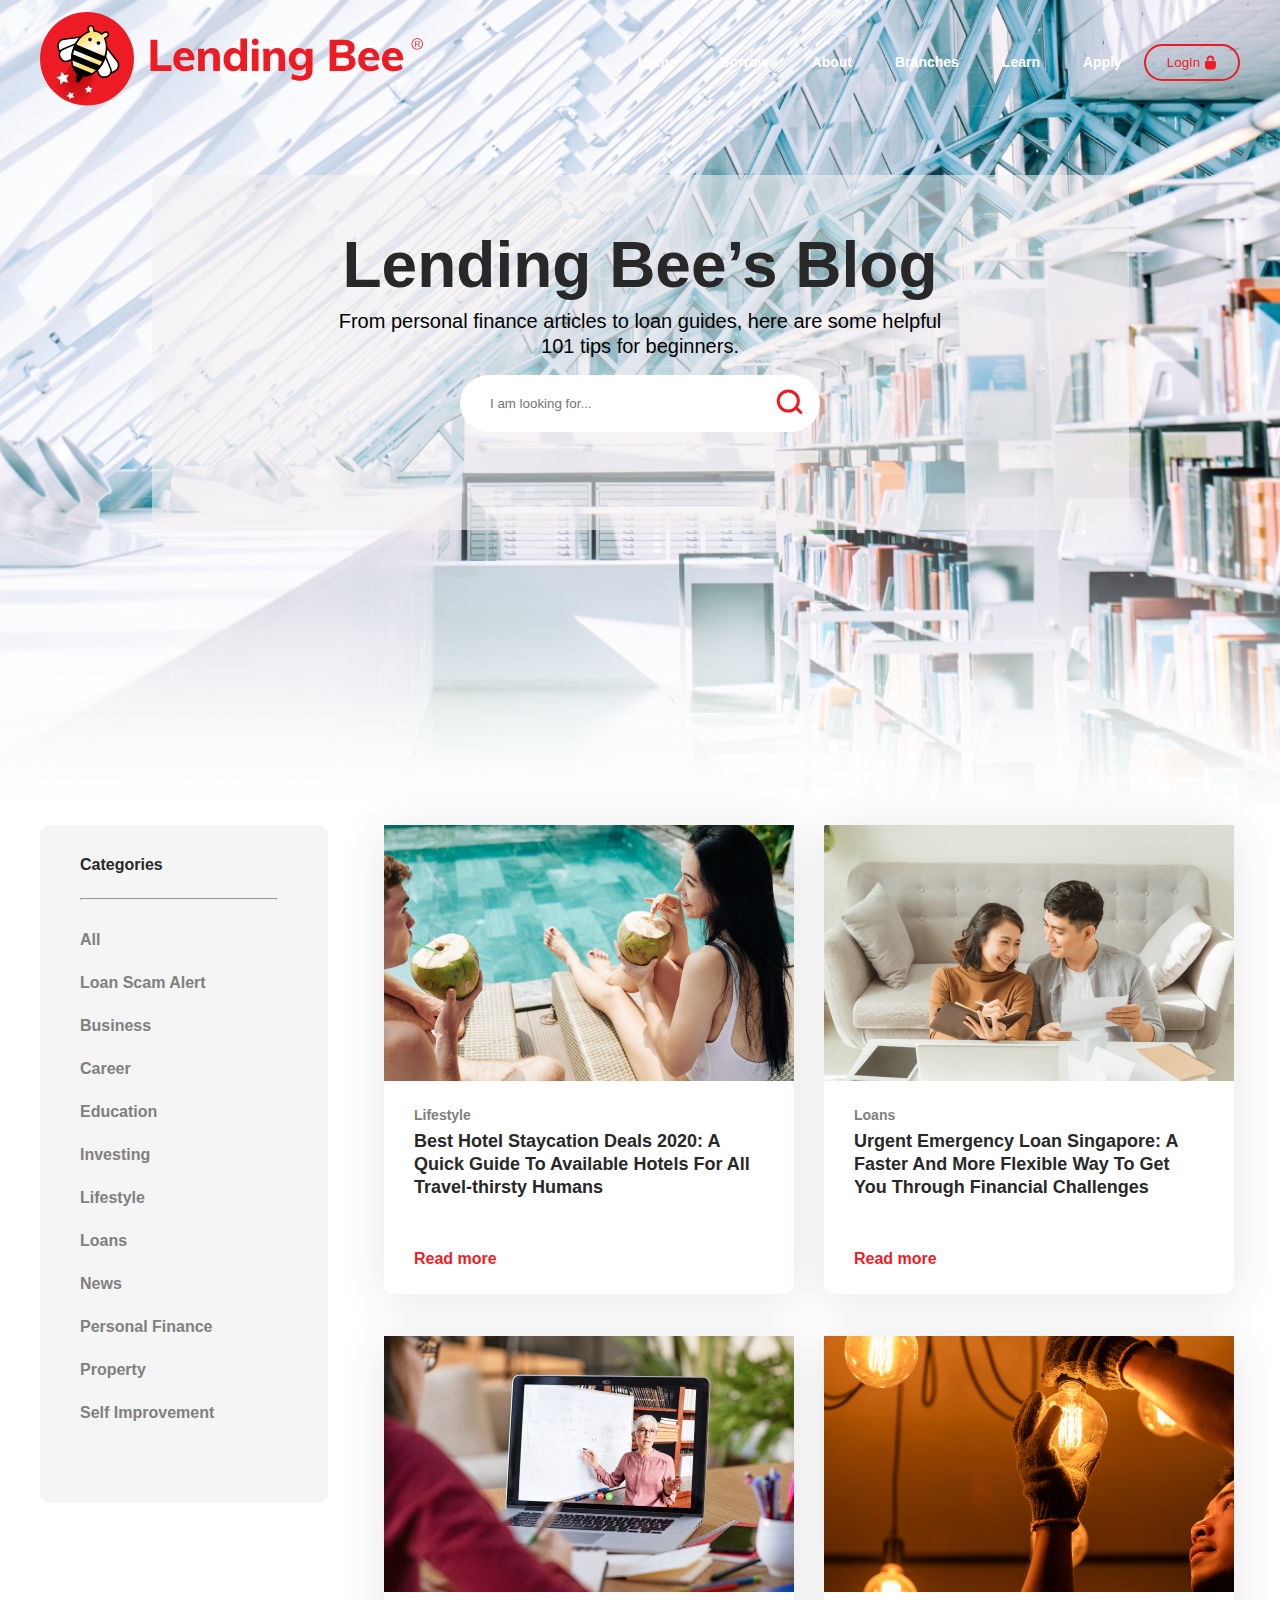
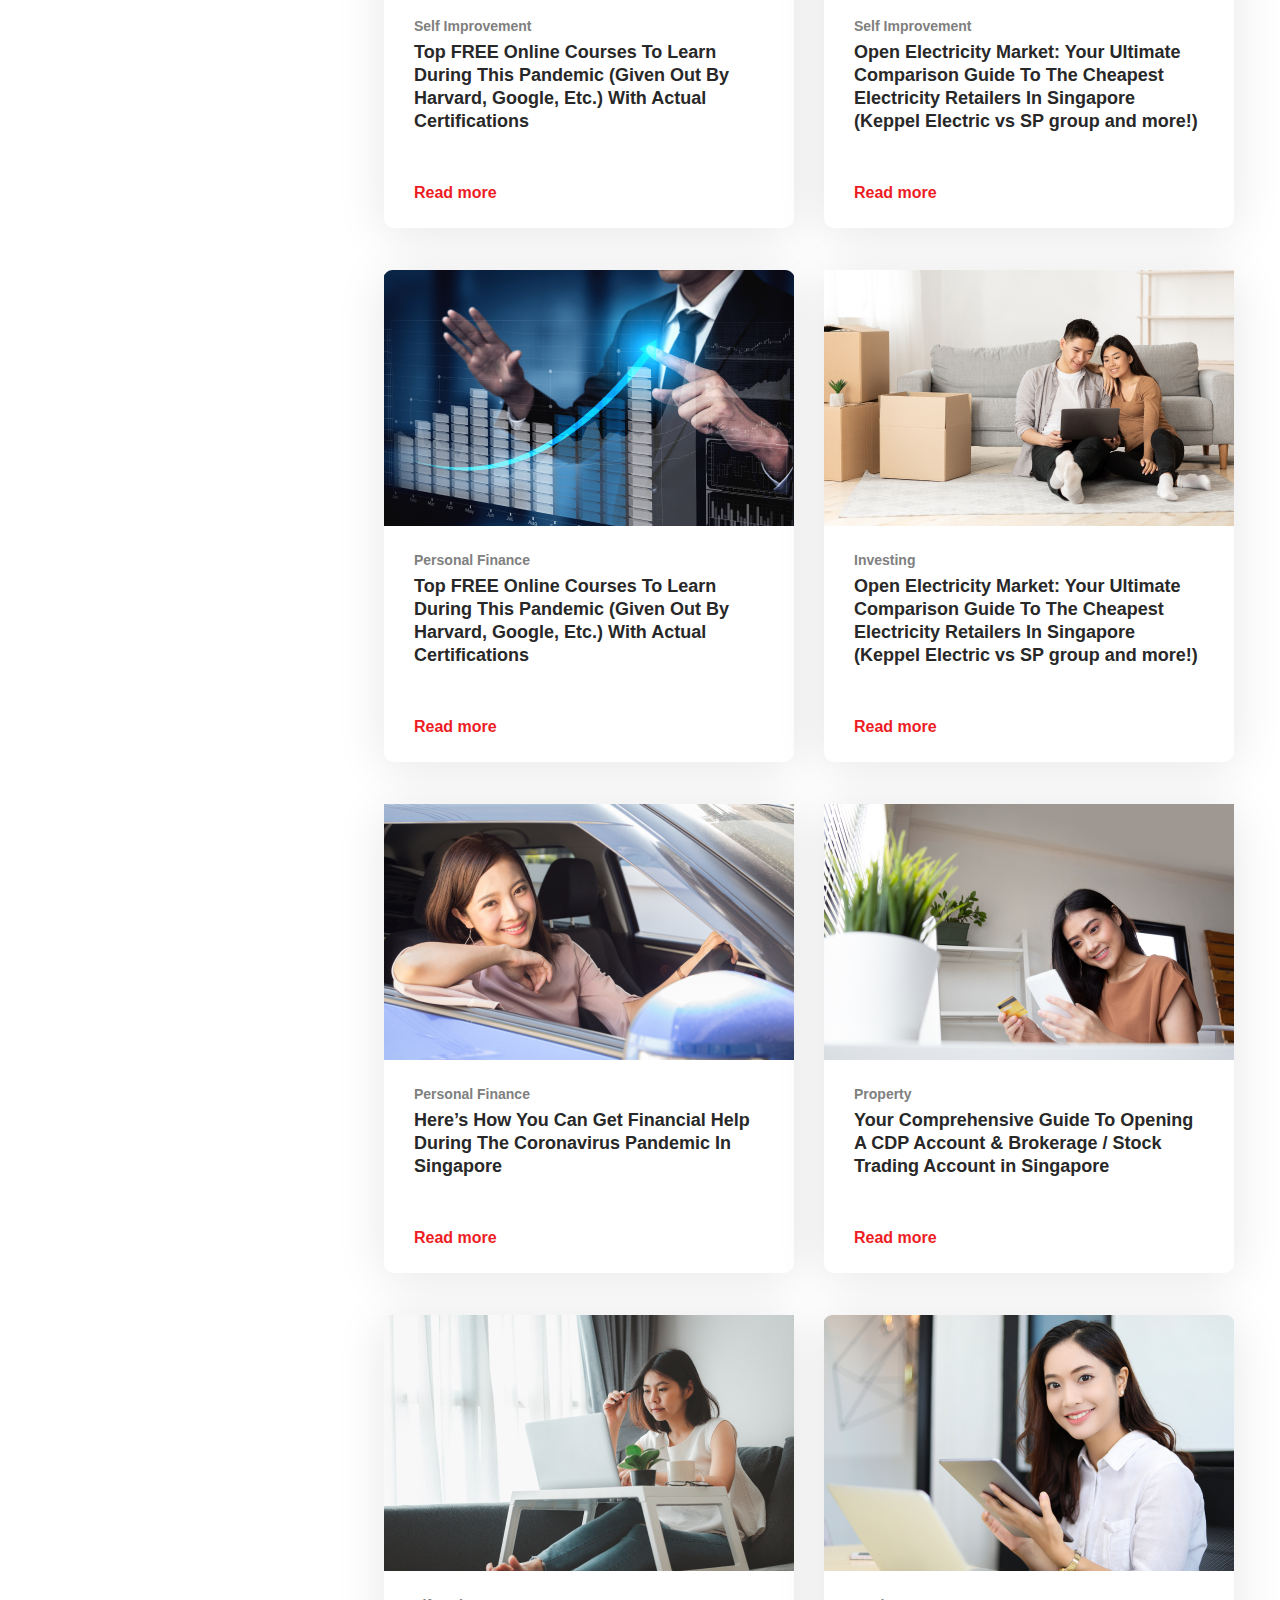
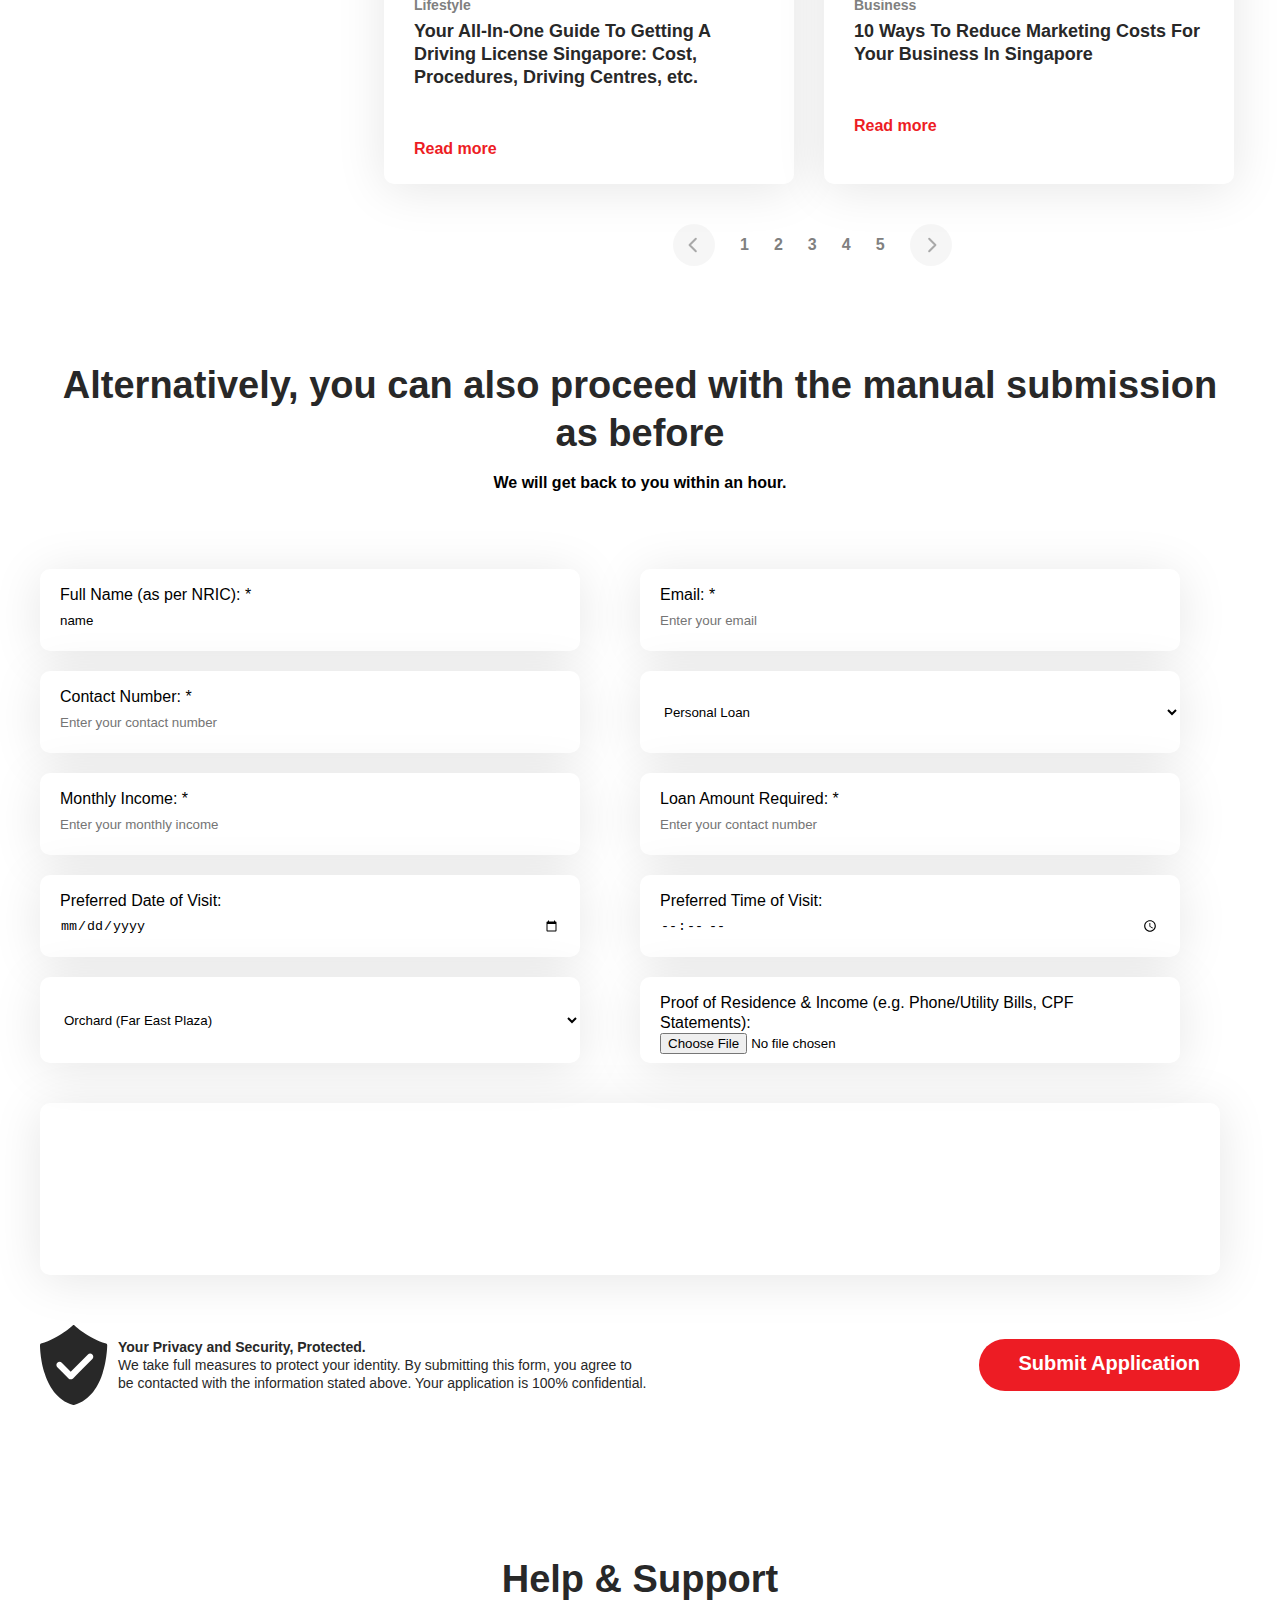
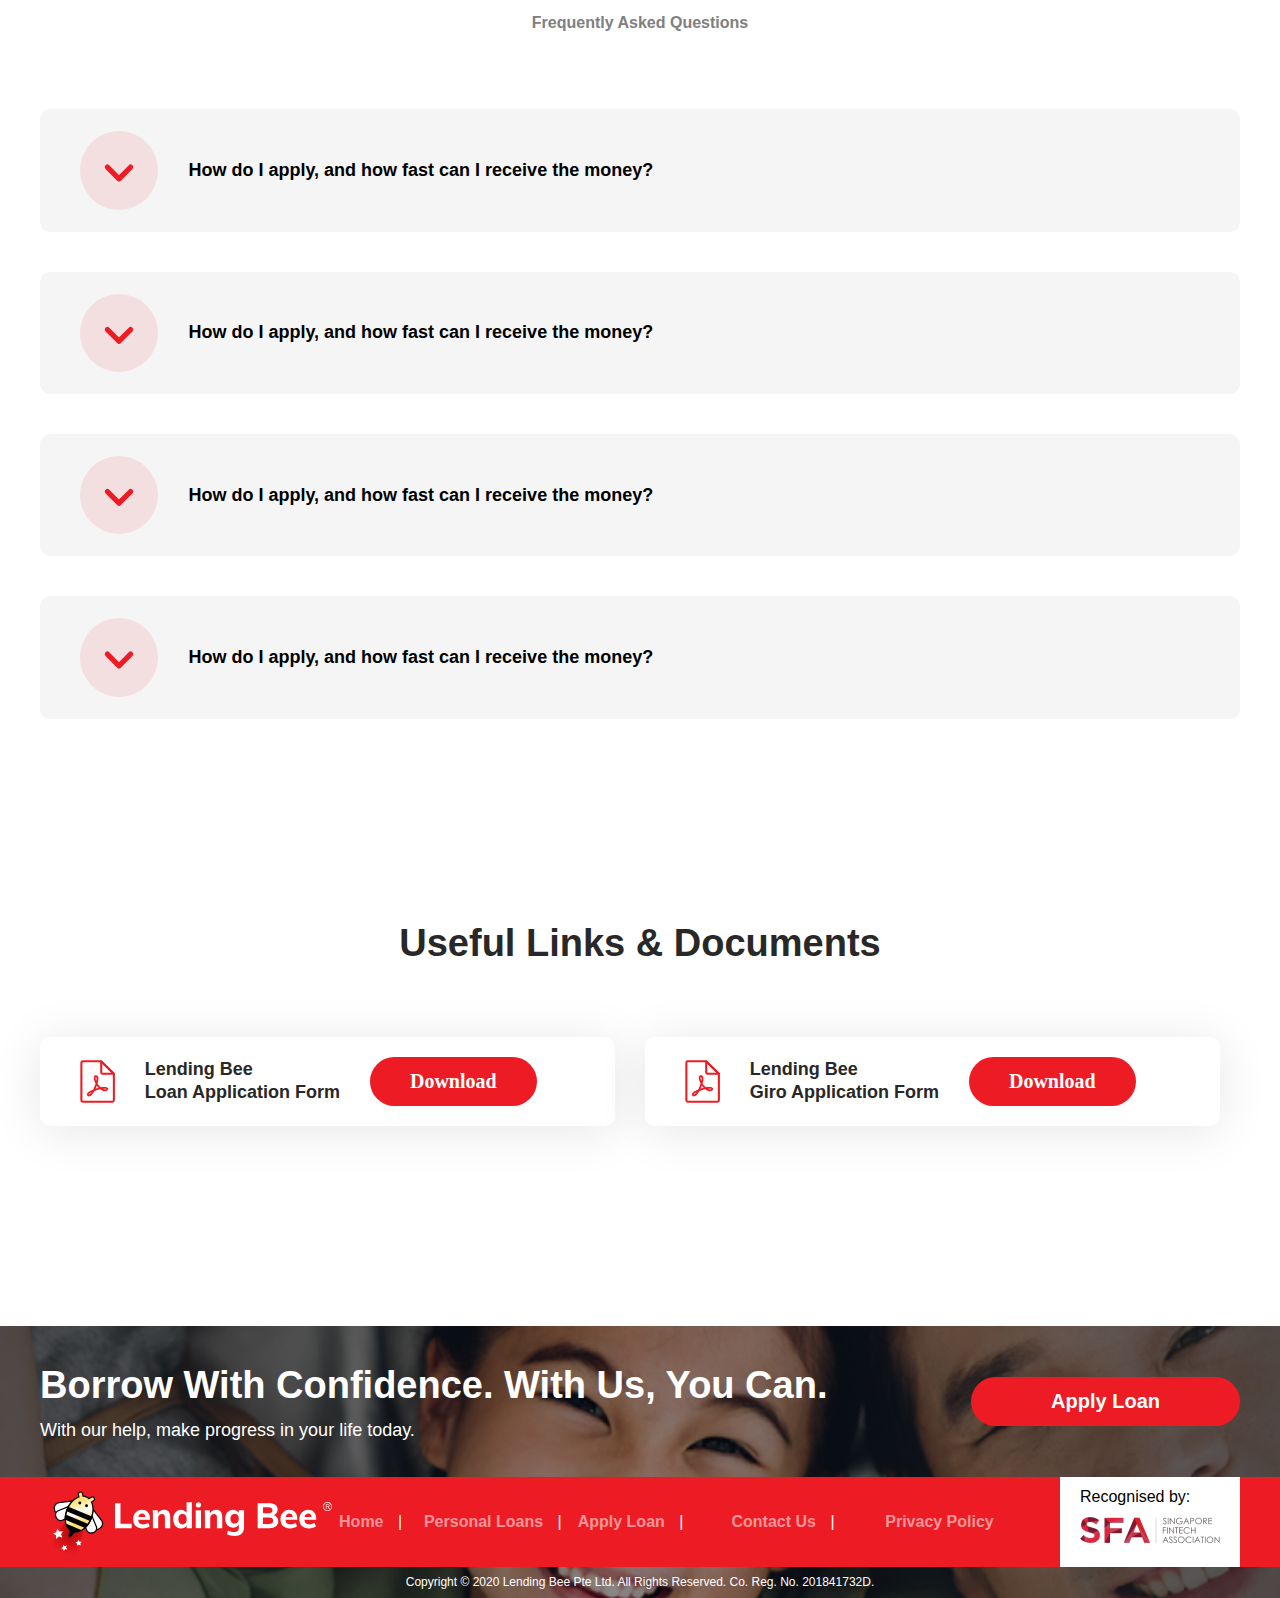
==== blog.html @ 5d1e8ee1 "first commit" ====
<!DOCTYPE html>
<html lang="en">
<head>
    <meta charset="UTF-8">
    <meta http-equiv="X-UA-Compatible" content="IE=edge">
    <meta name="viewport" content="width=device-width, initial-scale=1.0">
    <link rel="stylesheet" href="./css/main.css">
    <title>blog</title>
</head>
<body>
         <!-- wrappar -->
    <div class="wrappar-1 ">

        <!--  header -->
         <header>
             <div class="container header-container">
                 <a class="header-title" href="#">
                     <img class="header-title" src="./img/svg-1.svg" alt="logo">
                 </a>
                 <div class="navbar">
                     <div class="nav">
                         <a href="#" class="nav-link">Home</a>
                         <a href="#" class="nav-link">Borrow</a>
                         <a href="#" class="nav-link">About</a>
                         <a href="#" class="nav-link">Branches</a>
                         <a href="#" class="nav-link">Learn</a>
                         <a href="#" class="nav-link">Apply</a>
                     </div>
                     <button class="header-btn-1">
                         <a  class="btn-link-1" href="#">LogIn</a>
                         <img  class="header-btn-img" src="./img/svg-2.svg" alt="logo">
                     </button>
                 </div>
             </div>
         </header>
         <!--  header -->
 
         <!-- hero -->
         <section class="hero">
             <div class="container hero-container">
                 <div class="hero-list hero-list-1">
                     <h2 class="hero-title">
                        Lending Bee’s Blog
                     </h2>
                     <p class="hero-paragrf">
                        From personal finance articles to loan guides, here are some helpful 101 tips for beginners.
                     </p>
                      <form class="search" action="#">
                        <input type="search" placeholder="I am looking for...">
                        <img class="input-img" src="./img/svg-3.svg" alt="">
                      </form>  
                 </div>
             </div>
         </section>
         <!-- hero -->
 
     </div>
     <!-- wrappar -->

     <!-- categories -->
     <section class="categories">
        <div class="container categories-container">
            <div class="categories-list_2">
                <h3 class="categories-title">
                    Categories
                </h3>
                <hr>
               <div class="categories-list-item">
                <a href="#" class="categories-link">All</a>
                <a href="#" class="categories-link">Loan Scam Alert</a>
                <a href="#" class="categories-link">Business</a>
                <a href="#" class="categories-link">Career</a>
                <a href="#" class="categories-link">Education</a>
                <a href="#" class="categories-link">Investing</a>
                <a href="#" class="categories-link">Lifestyle</a>
                <a href="#" class="categories-link">Loans</a>
                <a href="#" class="categories-link">News</a>
                <a href="#" class="categories-link">Personal Finance</a>
                <a href="#" class="categories-link">Property</a>
                <a href="#" class="categories-link ">Self Improvement</a>
               </div>
            </div>
            <div class="categories-cart">
                <div class="categories-menu">
                    <div class="categories-list">
                     <img src="./img/categories/Image.png" alt="logo" class="categories-img">
                     <div class="categories-menu-item">
                         <p class="categories-paragrf">Lifestyle</p>
                         <h3 class="categories-title-1">
                         Best Hotel Staycation Deals 2020: 
                         A Quick Guide To Available Hotels For All Travel-thirsty Humans
                     </h3>
                     <a href="#" class="categories-link-1">Read more</a>
                    </div>
                     </div>
                    <div class="categories-list">
                     <img src="./img/categories/Image-1.png" alt="logo" class="categories-img">
                     <div class="categories-menu-item">
                         <p class="categories-paragrf">Loans</p>
                         <h3 class="categories-title-1">
                             Urgent Emergency Loan Singapore: A Faster And More Flexible Way To Get You Through Financial Challenges
                         </h3>
                     <a href="#" class="categories-link-1">Read more</a>
                     </div>
                    </div>
                    <div class="categories-list">
                     <img src="./img/categories/Image-2.png" alt="logo" class="categories-img">
                     <div class="categories-menu-item">
                     <p class="categories-paragrf">Self Improvement</p>
                     <h3 class="categories-title-1">
                         Top FREE Online Courses To Learn During This Pandemic (Given Out By Harvard, Google, Etc.) With Actual Certifications
                     </h3>
                     <a href="#" class="categories-link-1">Read more</a>
                     </div>
                    </div>
                    <div class="categories-list">
                     <img src="./img/categories/Image-3.png" alt="logo" class="categories-img">
                     <div class="categories-menu-item">
                     <p class="categories-paragrf">Self Improvement</p>
                     <h3 class="categories-title-1">
                         Open Electricity Market: Your Ultimate Comparison Guide To The Cheapest Electricity Retailers In Singapore (Keppel Electric vs SP group and more!)
                     </h3>
                     <a href="#" class="categories-link-1">Read more</a>
                    </div>
                    </div>
                    <div class="categories-list">
                     <img src="./img/categories/Image-4.png" alt="logo" class="categories-img">
                     <div class="categories-menu-item">
                     <p class="categories-paragrf">Personal Finance</p>
                     <h3 class="categories-title-1">Top FREE Online Courses To Learn During This Pandemic (Given Out By Harvard, Google, Etc.) With Actual Certifications</h3>
                     <a href="#" class="categories-link-1">Read more</a>
                    </div>
                     </div>
                    <div class="categories-list">
                     <img src="./img/categories/Image-5.png" alt="logo" class="categories-img">
                     <div class="categories-menu-item">
                     <p class="categories-paragrf">Investing</p>
                     <h3 class="categories-title-1">Open Electricity Market: Your Ultimate Comparison Guide To The Cheapest Electricity Retailers In Singapore (Keppel Electric vs SP group and more!)</h3>
                     <a href="#" class="categories-link-1">Read more</a>
                    </div>
                     </div>
                    <div class="categories-list">
                         <img src="./img/categories/Image-6.png" alt="logo" class="categories-img">
                         <div class="categories-menu-item">
                         <p class="categories-paragrf">Personal Finance</p>
                         <h3 class="categories-title-1">Here’s How You Can Get Financial Help During The Coronavirus Pandemic In Singapore</h3>
                         <a href="#" class="categories-link-1">Read more</a>
                         </div>
                    </div>
                    <div class="categories-list">
                         <img src="./img/categories/Image-7.png" alt="logo" class="categories-img">
                         <div class="categories-menu-item">
                         <p class="categories-paragrf">Property</p>
                         <h3 class="categories-title-1">Your Comprehensive Guide To Opening A CDP Account & Brokerage / Stock Trading Account in Singapore</h3>
                         <a href="#" class="categories-link-1">Read more</a>
                     </div>
                     </div>
                    <div class="categories-list">
                         <img src="./img/categories/Image-8.png" alt="logo" class="categories-img">
                         <div class="categories-menu-item">
                         <p class="categories-paragrf">Lifestyle</p>
                         <h3 class="categories-title-1">Your All-In-One Guide To Getting A Driving License Singapore: Cost, Procedures, Driving Centres, etc.</h3>
                         <a href="#" class="categories-link-1">Read more</a>
                         </div>
                    </div>
                    <div class="categories-list">
                         <img src="./img/categories/Image-9.png" alt="logo" class="categories-img">
                         <div class="categories-menu-item">
                         <p class="categories-paragrf">Business</p>
                         <h3 class="categories-title-1">10 Ways To Reduce Marketing Costs For Your Business In Singapore</h3>
                         <a href="#" class="categories-link-1">Read more</a>
                     </div>
                     </div>
                 </div>
                 <div class="categories-cart-item">
                    <img class="categories-svg" src="./img/categories/Group 640.svg" alt="logo">
                      <a class="categories-link" href="#">1</a> 
                      <a class="categories-link" href="#">2</a>
                      <a class="categories-link" href="#">3</a>
                      <a class="categories-link" href="#">4</a>
                      <a class="categories-link" href="#">5</a> 
                    <img class="categories-svg" src="./img/categories/Group 641.svg" alt="logo">
                 </div>
            </div>
        </div>
     </section>
    <!-- categories -->

    <!-- before -->
     <section class="before">
        <div class="container before-container">
            <h2 class="before-title">
                Alternatively, you can also proceed with the
                manual submission as before
            </h2>
            <p class="before-paragrf">
                We will get back to you within an hour.
            </p>
            <div class="before-menu">
                <form class="form-1" action="#">
                    <label for="#">Full Name (as per NRIC): *</label>
                    <input type="user" value="name">
                </form>
                <form class="form-1" action="#">
                    <label for="#">Email: *</label>
                    <input type="email" placeholder="Enter your email">
                </form>
                <form class="form-1" action="#">
                    <label for="#">Contact Number: *</label>
                    <input type="number" placeholder="Enter your contact number">
                </form>
                <select class="form-1" name="#" id="#">
                    <label for="#">Purpose of Loan (Select the most relevant) *</label>
                    <option class="option-p" value="Personal Loan">Personal Loan</option>
                    <option class="option-p" value="Personal Loan">Personal Loan</option>
                    <option class="option-p" value="Personal Loan">Personal Loan</option>
                    <option class="option-p" value="Personal Loan">Personal Loan</option>
                </select>
                <form class="form-1" action="#">
                    <label for="#">Monthly Income: *</label>
                    <input type="number" placeholder="Enter your monthly income">
                </form>
                <form class="form-1" action="#">
                    <label for="#">Loan Amount Required: *</label>
                    <input type="number" placeholder="Enter your contact number">
                </form>
                <form class="form-1" action="#">
                    <label for="#">Preferred Date of Visit:</label>
                    <input type="date" placeholder="Enter your contact number">
                </form>
                <form class="form-1" action="#">
                    <label for="#">Preferred Time of Visit:</label>
                    <input type="time" placeholder="Enter your contact number">
                </form>
                <select class="form-1" name="" id="#">
                    <label for="#">Preferred Branch to Visit: *</label>
                    <option class="option-p" value="Personal Loan">Orchard (Far East Plaza)</option>
                    <option class="option-p" value="Personal Loan">Toa Payoh</option>
                    <option class="option-p" value="Personal Loan">Bedok North</option>
                    <option class="option-p" value="Personal Loan">Jurong East</option>
                </select>
                <form class="form-1" action="#">
                    <label for="#">Proof of Residence & Income (e.g. Phone/Utility Bills, CPF Statements):</label>
                    <input type="file" placeholder="Choose file to upload">
                </form>
            </div>
            <div class="before-div">
            </div>
            <div class="before-list">
                <div class="before-list-item">
                    <img width="22%" src="./img/categories/Exclude.svg" alt="logo">
                    <p class="before-list-p">
                        <b>Your Privacy and Security, Protected.</b>
                        <br>
                        We take full measures to protect your identity. By submitting this form, you agree to be contacted with the information stated above. Your application is 100% confidential.
                    </p>
                </div>
                <a href="#" class="before-sumit">Submit Application</a>
            </div>
        </div>
     </section>
    <!-- before -->

    <!-- Support -->
     <section class="Support">
        <div class="container Support-container">
            <h2 class="Support-title">
                Help & Support
            </h2>
            <p class="support-paragrf">
                Frequently Asked Questions
            </p>
          
                <div class="support-item">
                    <img src="./img/Right.svg" alt="logo" class="support-svg">
                    <p class="support-paragrf-1">
                        How do I apply, and how fast can I receive the money?
                    </p>
                </div>
                <br> <br>
                <div class="support-item">
                    <img src="./img/Right.svg" alt="logo" class="support-svg">
                    <p class="support-paragrf-1">
                        How do I apply, and how fast can I receive the money?
                    </p>
                </div>
                <br> <br>
                <div class="support-item">
                    <img src="./img/Right.svg" alt="logo" class="support-svg">
                    <p class="support-paragrf-1">
                        How do I apply, and how fast can I receive the money?
                    </p>
                </div>
                <br> <br>
                <div class="support-item">
                    <img src="./img/Right.svg" alt="logo" class="support-svg">
                    <p class="support-paragrf-1">
                        How do I apply, and how fast can I receive the money?
                    </p>
                </div>
        </div>
     </section>
    <!-- Support -->

    <!-- useful -->
     <section class="useful">
        <div class=" container useful-container">
            <h2 class="useful-title">
                Useful Links & Documents
            </h2>
            <div class="useful-list">
                <div class="useful-item useful-item-1">
                    <img class="useful-svg" src="./img/footer/Group.svg" alt="logo">
                    <p class="useful-paragrf">
                        Lending Bee <br>
                        Loan Application Form
                    </p>
                    <a href="#" class="useful-link">Download</a>
                </div>
                <div class="useful-item">
                    <img class="useful-svg" src="./img/footer/Group.svg" alt="logo">
                    <p class="useful-paragrf">
                        Lending Bee <br>
                        Giro Application Form
                    </p>
                    <a href="#" class="useful-link">Download</a>
                </div>
            </div>
        </div>
     </section>
    <!-- useful -->

      <!-- footer-wrappar -->
      <div class="footer-wrappar">

        <!-- borrow -->
        <section class="borrow">
            <div class="container brrow-container">
                <div class="borrow-list">
                    <h2 class="borrow-title">
                        Borrow With Confidence. With Us, You Can.
                    </h2>
                    <p class="borrow-paragrf">
                        With our help, make progress in your life today.
                    </p>
                </div>
                <a href="#" class="borrow-link">
                    Apply Loan
                </a>
            </div>
        </section>
        <!-- borrow -->

        <!-- footer -->
        <footer>
            <div class="container footer-container">
                <a href="#" class=" footer-title"><img class="  footer-title" src="./img/footer/Group 108.svg" alt="logo"></a>
                <div class="footer-menu">
                    <ul class="footer-list">
                        <li class="footer-item">
                            <a href="#" class="footer-link">Home</a>
                        </li>
                        <li class="footer-item">
                            <a href="#" class="footer-link">Personal Loans</a>
                        </li>
                        <li class="footer-item">
                            <a href="#" class="footer-link">Apply Loan</a>
                        </li>
                        <li class="footer-item">
                            <a href="#" class="footer-link">Contact Us</a>
                        </li>
                        <li class="footer-item">
                            <a href="#" class="footer-link">Privacy Policy</a>
                        </li>
                    </ul>
                    <div class="footer-item-2">
                        <p class="footer-paragrf">
                            Recognised by:
                        </p>
                        <img src="./img/footer/01_Logo_Original_Horizontal 1.png" alt="logo" class="footer-png">
                    </div>
                </div>
            </div>
        </footer>
        <!-- footer -->

        <!-- commet -->
        <section class="commet">
            <div class="container container-commet">
                <p class="commet-paragrf">Copyright © 2020 Lending Bee Pte Ltd. All Rights Reserved. Co. Reg. No. 201841732D.</p>
            </div>
        </section>
        <!-- commet -->
    </div>
    <!-- footer-wrappar -->
</body>
</html>
---- css/main.css ----
*{
    margin: 0;
    padding: 0;
    box-sizing: border-box;
}
body{
    font-family: 'Mulish', sans-serif;
    font-size: 16px;
    font-weight: 400;
    line-height: 20px;
    background-color: #FFFFFF;

   
}

h2{
    font-size: 38px;
    font-weight: 800;
    line-height: 48px;
    color: #282828;
}
.btn{
    background-color:#ED1C24;
    border-radius: 50px;
    color: #FFFFFF;
}


.container{
    max-width: 1240px;
    padding-left: 20px;
    padding-right: 20px;
    margin: 0 auto;
}
.wrappar{
    width: 100%;
    background-image: url(../img/Mask\ Group.png);
    background-repeat: no-repeat;
    background-position: center;
    
}

.header-container {
    padding-top: 12px;
    padding-bottom: 13px;
    display: grid;
    grid-template-columns: repeat(2 ,1fr);
    justify-content: space-between;
    align-items: center;
    
}
.header-title{
    width: 80%;
    
}
.navbar {
    display: grid;
    grid-template-columns: repeat(2 ,1fr);
    column-gap: 22px;
}
.nav {
    display: flex;
    align-items: center;
    gap: 43px;

    
}
.nav-link {
    color: #FFFFFF;
    text-decoration: none;
    font-size: 14px;
    font-weight: 700;
}
.nav-link:hover {
    color: #ED1C24;
}

.header-btn {
    width: 103px;
    padding: 9px 20px;
    display: flex;
    align-items: center;
    gap: 10px;
    border: 2px solid #FFFFFF;
    border-radius: 30px;
    background: transparent;
}
.btn-link {
    color: #FFFFFF;
    text-decoration: none;
    font-size: 14px;
    font-weight: 700;
}


.hero-container {
    padding-top: 50px;
    padding-bottom: 295px;
}
.hero-list {
    max-width: 977px;
    background-color: #f3f0f098;
    margin: 0 auto;
    border-radius: 10px;
    padding: 62px 95px 31px 95px;
    text-align: center;
}
.hero-title {
    font-size: 64px;
    font-weight: 800;
    line-height: 56px;
    margin-bottom: 16px;
}
.hero-paragrf {
    font-size: 20px;
    font-weight: 400;
    line-height: 25px;
    max-width: 626px;
    margin: 0 auto;
    margin-bottom: 16px;
}

.hero-btn {
    padding: 12px 100px;
    font-size: 20px;
    font-weight: 700;
    line-height: 25px;
    border: none;
    margin-bottom: 45px;
}
.hero-paragrf-1 {
    font-size: 16px;
    font-weight: 400;
    line-height: 20px;
}


.benefits-container {
    padding-top: 6px;
    padding-bottom: 100px;
    text-align: center;
}
.benefits-title {
    margin-bottom: 10px;
}
.benefits-paragrf {
    font-size: 16px;
    font-weight: 700;
    line-height: 20px;
    color: #808080;
    margin-bottom: 75px;
}
.benefits-list {
   display: grid;
   grid-template-columns: repeat(4,1fr);
   grid-template-rows: repeat(2,1fr);
   gap: 30px;
   margin-bottom: 30px;
}
.benefits-item {
    max-width: 272px;
    padding: 40px 25px 32px 25px;
    text-align: center;
    background-color: #FFFFFF;
    box-shadow: 0px 5px 50px rgba(0, 0, 0, 0.1);
    border-radius: 10px;
}
.benefits-img {
    width: 30%;
}
.benefits-title-1 {
    margin-top: 16px;
}
.benefits-paragrf-1 {
    font-size: 16px;
    font-weight: 700;
    line-height: 20px;
    color: #ED1C24;
}

.plans {
    padding-top: 96px;
    padding-bottom: 127px;
    position: relative;
}


.plans-menu {
    display: grid;
    grid-template-columns: 1fr 1fr;
}
.plans-menu-img{
    display: flex;
    gap: 91px;
    margin:0 auto;
}
.plans-list{
    max-width: 579px;
}

.plans-title {
    max-width: 386px;
    margin-bottom: 10px;
}
.plans-paragrf {
    margin-bottom: 43px;
    color: #808080;
}
.plans-paragrf-1 {
    color: #282828;
}
.plans-img{
    position: absolute;
    right: 60px;
    bottom: 0px;
}


.feature-container {
    padding-top: 30px;
    padding-bottom: 100px;
    text-align: center;
}
.feature-title {
    margin-bottom: 16px;
}
.feature-paragrf {
    font-size: 16px;
    font-weight: 700;
    line-height: 20px;
    color: #808080;
    margin-bottom: 76px;
}
.feature-menu {
    display: grid;
    grid-template-columns: 1fr 1fr 1fr;
}
.feature-list {
    display: grid;
    grid-template-columns: 1fr;
    grid-template-rows: 1fr 1fr;
    row-gap: 73px;
}
.feature-item {
    text-align: end;
}
.feature-img{
    display: block;
    margin: 0 auto;
}
.feature-item-img {
    margin-bottom: 20px;
}
.feature-item-title {
    font-size: 18px;
    font-weight: 800;
    line-height: 28px;
    margin-bottom: 13px;
}
.feature-item-paragrf {
    font-size: 16px;
    font-weight: 400;
    line-height: 20px;
    color: #282828;
}
.feature-item-1 {
    text-align: start;
}
.using {
    padding-top: 58px;
    padding-bottom: 68px;
}

.using-container {
    display: flex;
    justify-content: space-between;
    align-items: center;

}
.using-list {
    max-width: 430px;
}
.using-title {
    margin-bottom: 20px;
}

.using-img {
    width: 54%;
}
.ready {
    padding-top: 68px;
    padding-bottom: 90px;
}

.ready-container {
    display: flex;
    align-items: center;
    gap: 71px;
}
.ready-img {
    width: 70%;
}
.reaady-menu {
    max-width: 465px;
}
.ready-title {
    margin-bottom: 40px;
}
.ready-list {
    display: flex;
    gap: 20px;
}
.ready-item {
    background-color: #282828;
    padding: 8px 15px;
    border-radius: 10px;
    max-width: 182px;
    display: flex;
    gap: 10px;
}
.ready-svg {
    width: 20%;
}

.ready-item-paragrf {
    font-size: 12px;
    color: #FFFFFF;
}
.ready-item-title {
   font-size: 18px;
   line-height: 20px;
   color: #FFFFFF;
    

}
.branches{
    padding-top: 90px;
    padding-bottom: 40px;
}
.branches-container{
    text-align: center;
}
.branches-title {
    margin-bottom: 20px;
}
.branches-paragrf {
    max-width: 880px;
    margin: 0 auto;
    margin-bottom: 71px;
}
.branches-list {
    max-width: 1180px;
    margin: 0 auto;
    position: relative;
    margin-bottom: 80px;
}
.branches-map {


    width: 100%;
}
.branches-svg {
    position: absolute;
    top: 45%;
    left: 40%;
    width: 15%;
}
.branches-svg-1 {
    position: absolute;
    top: 7%;
    left: 40%;
    width: 15%;
}
.branches-svg-2 {
    position: absolute;
    top: 33%;
    right: 25%;
    width: 15%;
}
.branches-svg-3 {
    position: absolute;
    top: 31%;
    left: 22%;
    width: 14%;
}
.branches-cart {
    display: grid;
    grid-template-columns: 1fr 1fr ;
    grid-template-rows: 1fr 1fr;
    text-align: start;
    gap: 50px;
    margin-bottom: 200px;
}
.branches-cart-menu {
    background-color: #FFFFFF;
    box-shadow: 0px 5px 50px rgba(0, 0, 0, 0.1);
    border-radius: 10px;
    max-width: 565px;

}
.branches-cart_1{
    display: grid;
    grid-template-columns: 1fr 1fr ;
    text-align: start;
    gap: 50px;
}
.branches-cart-list {
    padding-left: 40px;
    padding-right: 25px;
    padding-top: 30px;
    padding-bottom: 41px;
}
.branches-cart-list-img {
    width: 90%;
}
.branches-cart-title {
    margin-bottom: 23px;
}
.branches-cart-item {
    margin-bottom: 23px;
    display: flex;
    gap: 8px;
}
.branches-cart-svg {
    width: 4%;
}
.branches-number {
    font-size: 20px;
    font-weight: 700;
    line-height: 25px;
    color: #ED1C24;
    text-decoration: none;
}
.branches-time {
    font-size: 16px;
    font-weight: 400;
    line-height: 20px;
    color: #282828;
    text-decoration: none;
}
.branches-number-1 {
    display: inline-flex;
    white-space: nowrap;
    font-size: 20px;
    font-weight: 700;
    line-height: 25px;
    color: #FFFFFF;
    text-decoration: none;
    padding: 15px 63px;
    background-color: #ED1C24;
    border-radius: 50px;
}
.branches-numer-svg-1{
    margin-left: 5px;
    width: 15%;
}
.other {
    padding-top: 100px;
    padding-bottom: 100px;
}

.other-container {
    text-align: center;

}
.other-title {
    margin-bottom: 78px;
}
.other-cart {
    display: grid;
    grid-template-columns: 1fr 1fr 1fr 1fr;
    column-gap: 30px;
}
.other-item {
    max-width: 273px;
    box-shadow: 0px 5px 50px rgba(0, 0, 0, 0.1);
    border-radius: 10px;
   
}
.other-item-2 {
    max-width: 273px;
 
}
.other-img {
    width: 100%;
    border-top: 10px;
    border-bottom: 10px;
}
.other-title-1 {
    padding-top: 17px;
    padding-bottom: 26px;
}
.other-title-2 {
    text-align: start;
    padding-top: 17px;
    padding-bottom: 26px;
}
.footer-wrappar {
    width: 100%;
    background-image: url(../img/footer/Mask\ Group.png);
    background-repeat: no-repeat;
    background-position: center;
    background-size: cover;
}
.borrow {
    padding-top: 35px;
    padding-bottom: 35px;
}

.brrow-container {
    display: flex;
    justify-content: space-between;
    align-items: center;

}

.borrow-title {
    font-size: 38px;
    font-weight: 800;
    line-height: 48px;
    color: #FFFFFF;
    margin-bottom: 10px;
}
.borrow-paragrf {
    font-size: 18px;
    font-weight: 400;
    line-height: 23px;
    color: #FFFFFF;
}
.borrow-link {
    display: block;
    font-size: 20px;
    font-weight: 700;
    line-height: 25px;
    color: #FFFFFF;
    text-decoration: none;
    background-color: #ED1C24;
    padding: 12px 80px;
    border-radius: 50px;

}
footer{
    background-color: #ED1C24;

}

.footer-container {
    display: flex;
    justify-content: space-between;
    align-items: center;
}
.footer-title {
    max-width: 100%;
}
.footer-menu {
    display: flex;
    justify-content: space-between;
    align-items: center;
    gap: 37px;
}
.footer-list {
    display: grid;
    grid-template-columns: 0.5fr 1fr 1fr 1fr 1fr;
    align-items: center;
    list-style: none;
    gap: 16px;
    
}
.footer-item::after {
    color: #FFFFFF;
    content: "|";
    padding-left: 10px;
}
.footer-item:last-child::after {
    content: "";
}

.footer-link {
    font-size: 16px;
    font-weight: 700;
    line-height: 20px;
    color: #ffffff8a;
    text-decoration: none;
}
.footer-item-2 {
    background-color: #FFFFFF;
    padding: 10px 20px 17px 20px;
}
.footer-paragrf {
    margin-bottom: 10px;
}
.footer-png {
    width: 100%;
}
.commet {
    padding: 8px 0px;
}

.commet-paragrf {
    text-align: center;
    font-size: 12px;
    font-weight: 400;
    line-height: 15px;
    color: #FFFFFF;

}




.wrappar-1{
    width: 100%;
    background-image: url(../img/Group\ 611.png);
    background-repeat: no-repeat;
    background-position: center;
    background-size: cover;
}
.header-btn-1{
    padding: 9px 21px;
    background-color: transparent;
    display: flex;
    border: 2px solid  #ED1C24;
    border-radius: 50px;
    gap: 5px;
}
.btn-link-1{
    text-decoration: none;
    color: #ED1C24;
}
.search {
    display: flex;
    align-items: center;
    margin: 0 auto;
    padding: 9px 10px 9px 30px;
    background-color: #FFFFFF;
    max-width: 360px;
    width: 100%;
    border-radius: 50px;
    gap: 50px;
}
input{
    width: 100%;
    height: 30px;
    border: none;
    outline: none;
}
.input-img {
    width: 15%;
}

.hero-list-1{
    padding-bottom: 98px;
}

.categories-container {
    display: flex;
    justify-content: space-between;
    gap: 50px;
    padding-bottom: 95px;

    
}
.categories-list_2 {
    max-height: 678px;
    width: 24%;
    padding: 30px 42px 43px 40px;
    background: #F5F5F5;
    border-radius: 10px;
}
.categories-list-item {
    display: grid;
    grid-template-columns: 1fr;
    gap: 23px;
}


.categories-title {
    font-size: 16px;
    font-weight: 800;
    line-height: 20px;
    color: #282828;
    margin-bottom: 23px;
}
hr{
    max-width: 198px;
    margin-bottom: 30px;
}
.categories-link {
    font-size: 16px;
    font-weight: 700;
    line-height: 20px;
    display: block;
    text-decoration: none;
    color: #808080;
}
.categories-link:hover {
    color: #ED1C24;
    transition: 0.3s;
}
.categories-cart{
    margin: 0 auto;
}
.categories-menu {
    display: grid;
    grid-template-columns: 1fr 1fr;
    column-gap: 30px;
    row-gap: 42px;
    margin-bottom: 40px;

}
.categories-list {
    max-width: 410px;
    width: 100%;
    background: #FFFFFF;
    box-shadow: 0px 5px 50px rgba(0, 0, 0, 0.1);
    border-radius: 10px;
}
.categories-menu-item{
    padding: 20px 30px 25px 30px;
}
.categories-img {
    border-top: 10px;
    border-bottom: 10px;
    width: 100%;
}
.categories-paragrf {
    font-size: 14px;
    font-weight: 700;
    line-height: 18px;
    color: #808080;
    margin-bottom: 6px;
}
.categories-title-1 {
    font-size: 18px;
    font-weight: 700;
    line-height: 23px;
    color: #282828;
    margin-bottom: 50px;
}
.categories-link-1 {
    font-size: 16px;
    font-weight: 700;
    line-height: 20px;
    color: #ED1C24;
    text-decoration: none;
}
.categories-cart-item{
    display: flex;
    align-items: center;
    gap: 25px;
    margin-left: 34%;
    margin-right: 33%;
}

.before {
    padding-bottom: 100px;
    padding-bottom: 75px;
}


.before-title {
    font-size: 38px;
    font-weight: 800;
    line-height: 48px;
    text-align: center;
    margin-bottom: 16px;
}
.before-paragrf {
    font-size: 16px;
    font-weight: 700;
    line-height: 20px;
    text-align: center;
    margin-bottom: 76px;
}
.before-menu {
    display: grid;
    grid-template-columns: 1fr 1fr;
    row-gap: 20px;
    margin-bottom: 40px;
}
.form-1 {
    background: #FFFFFF;
    box-shadow: 0px 5px 50px rgba(0, 0, 0, 0.1);
    border-radius: 10px;
    width: 90%;
    max-height: 86px;
    border: none;
    outline: none;
    padding: 16px 20px;
}
.option-p {
    font-family: Mulish;
    font-size: 16px;
    font-weight: 400;
    line-height: 20px;
    color: #282828;
}

.before-div{
    max-width: 1180px;
    height: 172px;
    background: #FFFFFF;
    box-shadow: 0px 5px 50px rgba(0, 0, 0, 0.1);
    border-radius: 10px;
    margin-bottom: 50px;
}
.before-list {
    display: flex;
    justify-content: space-between;
    align-items: center;
}
.before-list-item {
    display: flex;
    align-items: center;
    gap: 10px;
    max-width: 609px;
}
.before-list-p {
    font-size: 14px;
    font-weight: 400;
    line-height: 18px;
    letter-spacing: 0px;
    color: #282828;
}
.before-sumit {
    display: inline-flex;
    white-space: nowrap;
    font-size: 20px;
    height: 52px;
    font-weight: 700;
    line-height: 25px;
    text-decoration: none;
    color: #FFFFFF;
    background-color: #ED1C24;
    padding: 12px 40px;
    border-radius: 50px;
}
.Support {
    padding-top: 75px;
    padding-bottom: 100px;
}

.Support-container {
    
}
.Support-title {
    text-align: center;
    margin-bottom: 10px;
}
.support-paragrf {
    font-size: 16px;
    font-weight: 700;
    line-height: 20px;
    text-align: center;
    margin-bottom: 76px;
    color: #808080;
}
.support-menu {
    padding-left: 12%;
    padding-right: 12%;
    display: flex;
    flex-wrap: wrap;
    gap: 20px;
}
.support-item {
    display: flex;
    align-items: center;
    gap: 30px;
    width: 100%;
    background: #F5F5F5;
    border-radius: 10px;
    padding: 22px 40px;
}
.support-svg {
    width: 7%;
}
.support-paragrf-1 {
    font-size: 18px;
    font-weight: 700;
    line-height: 23px;


}

.useful {
    padding-top: 100px;
    padding-bottom: 200px;
}

.useful-list {
    display: grid;
    grid-template-columns: 1fr 1fr;
    gap: 30px;
    max-width: 1180px;
   
}
.useful-item {
    max-width: 575px;
    background: #FFFFFF;
    box-shadow: 0px 5px 50px rgba(0, 0, 0, 0.1);
    border-radius: 10px;
    padding: 20px 40px;
    display:flex;
    align-items: center;
    gap: 30px;
}

.useful-title{
    text-align: center  ;
    margin-bottom: 70px;
}
.useful-svg {
    width: 7%;
}
.useful-paragrf {
    font-size: 18px;
    font-weight: 800;
    line-height: 23px;
    color: #282828;
}
.useful-link {
    text-decoration: none;
    background-color: #ED1C24;
    font-family: Mulish;
    font-size: 20px;
    font-weight: 700;
    line-height: 25px;
    color: #FFFFFF;
    padding: 12px 40px;
    border-radius: 50px;
}
@media  ( max-width:1200px){
    .useful-list{
        grid-template-columns: 1fr;
       
    }
    .useful-item{
        margin: 0 auto;
    }
    .hero-title{
        font-size: 48px;
    }
    .ready-container{
        gap: 40px;
    }
    .ready-img {
        width: 60%;
    }
    .brrow-container{
        flex-wrap: wrap;
        gap: 20px;
    }
    .footer-container{
        flex-wrap: wrap;
        
    }
    .footer-menu{
        margin: 0 auto;
    }
    .categories-container{
        gap: 5px;
    }
}
@media  ( max-width:1024px){
    .benefits-list{
        grid-template-columns: repeat(2,1fr);
        grid-template-rows: repeat(4,1fr);
        column-gap: 30px;
        
    }
    .item-1{
        margin-left: auto;
        width: 272px;
    }
    .plans-menu {
        grid-template-columns: 1fr;
        row-gap: 40px;
    }
    .plans-menu-img{
        width: 90%;
    }
    .feature-menu {
        display: grid;
        grid-template-columns: 1fr ;
        grid-template-rows: 1fr 1fr 1fr;
        row-gap: 30px;
    }
    .feature-list{
        row-gap: 20px;
    }
    .feature-item{
        text-align: center;
    }
    .feature-item-1{
        text-align: center;
    }
    .feature-item-paragrf{
        max-width: 600px;
        margin: 0 auto;
    }
    .using-container{
        flex-wrap: wrap;
        gap: 30px;
       
    }
    .using-img{
        width: 80%;
        margin: 0 auto;
    }
    .using-list{
        max-width: 600px;
        text-align: center;
        margin: 0 auto;
    }
    .ready-container{
        flex-wrap: wrap;
    }
    .reaady-menu{
        max-width: 500px;
        margin:0 auto;
    }
    .ready-img{
        margin: 0 auto;
        width: 80%;
    }
  
    .ready-list{
        margin: 0 auto;
    }
    .branches-container{
        padding-left: 20px;
        padding-right: 20px;
    }
   
    .branches-cart_1{
        grid-template-columns: 1fr;
        grid-template-rows: repeat(4 ,1fr);
    }
    .branches-cart{
        grid-template-columns: 1fr;
        grid-template-rows: repeat(4 ,1fr);
       
    }
    .branches-cart-menu{
        margin: 0 auto;
    }
    .branches-cart-list-img{
        width: 100%;
    }
    .other-cart{
        grid-template-columns:1fr 1fr;
        row-gap: 20px;
    }
    .other-item-1{
        margin:0 auto;
    }
    .other-item{
        margin:0 auto;
    }
    .other-item-2{
        margin:0 auto;
    }
    .categories-list_2{
        width:30% ;

    }
    .categories-menu{
        grid-template-columns: 1fr;
        gap: 50px;

    }
    .categories-cart-item{
        margin-left: 20%;
        margin-right: 20%;
    }
}

@media  ( max-width:992px){
    .header-container{
        grid-template-columns: 5fr 0fr;
    }
    .header-title{
        width: 60%;
    }
    .before-list{
        flex-wrap: wrap;
        gap:30px ;
    }

    .navbar{
        display: flex;
    }
    .nav{
        display: none;
    }
    .hero-container {
        padding-top: 50px;
        padding-bottom: 100px;
    }
    h2{
        font-size: 34px;
        line-height: 48px;
    }
    .benefits-title{
        margin: 0 auto 16px auto;
        
    }
  

    .plans-menu-img{
        margin: 0 auto;
    }
    .plans-list{
        margin: 0 auto;
    }
   
   .footer-menu{
    flex-wrap: wrap;
   }
   .categories-container{
    gap: 0px;
   }
   .before-menu {
    grid-template-columns: 1fr;
    
    }
}
@media  ( max-width:768px){
    .hero-list{
        padding: 40px 60px 20px 60px;
    }
    .hero-paragrf{
        font-size: 14px;
        line-height: 22px;
    }
    .hero-paragrf-1{
        font-size: 14px;
        line-height: 22px;
        margin-bottom: 10px;
    }
    .hero-container {
        padding-top: 30px;
        padding-bottom: 70px;
    }
    .hero-btn{
        margin-bottom: 20px;
    }
    .feature-menu{
        grid-template-columns: 1fr;
        grid-template-rows: 1fr 1fr 0.5fr;
        
    }
    
    .feature-list{
        max-height: 410px;
    }
    .feature-item{
        text-align: center;
        max-width: 400px;
        margin: 0 auto;
    }
    .feature-item-1{
        text-align: center;
        max-width: 400px;
        margin: 0 auto;
    }
    .other-cart{
        grid-template-columns: 1fr;
    }
    .footer-list{
        grid-template-columns: 0.8fr 1fr 1fr ;
        gap: 10px;
        margin: auto;
    }
  
    .footer-item:last-child::after {
        content: "|";
    }
    .footer-item-2{
        padding: 10px 60px;
        margin: 0 auto;
    }
    .categories-list_2{
        display: none;

    }
    
    
}
@media  ( max-width:650px){
        .benefits-list{
            grid-template-columns: 1fr;
            grid-template-rows: repeat(8,1fr); 
            row-gap: 30px;   
        }
        .item-1{
            margin: 0 auto;
            width: 272px;
        }
        .item-2{
            margin: 0 auto;
            width: 272px;
        }
       .branches-cart-menu{
            max-width: 500px;
       }
       
      
      
}
@media  ( max-width:576px){
    .useful-item{
        flex-wrap: wrap;
        
    }
    .useful-link{
        padding: 12px 80px;
    }
    .support-paragrf-1 {
        font-size: 14px;
    }
    .navbar{
        display: none;
    }
    .hero-title{
        font-size: 26px;
        line-height: 32px;
    }
    h2{
        font-size: 26px;
        line-height: 32px;
    }
    .before-title{
        font-size: 28px;
        line-height: 32px;
    }
    .before-paragrf{
        margin-bottom: 30px;
    }
    .hero-paragrf{
        font-size: 12px;
        line-height: 16px;
    }
    .hero-paragrf-1{
        font-size: 12px;
        line-height: 16px;
       
    }
    .hero-btn{
        padding: 12px 80px;
        font-size: 16px;
        margin-bottom: 10px;
    }
    .benefits-title{
        max-width: 400px;
        font-size: 26px;
        line-height: 32px;
        margin-bottom: 10px;
    }
   
   
    .plans-container{
        margin-bottom: 100px;
    }
    .benefits-paragrf{
        max-width: 350px;
        font-size: 12px;
        line-height: 16px;
        margin: 0 auto 20px auto;
    }
    .benefits-title-1{
        font-size: 15px;
    }
    .benefits-paragrf-1{
        font-size: 12px;
    }
    .plans-menu-img{
        height: 90%;
   }
   .branches-cart-menu{
        max-width: 430px;
    }
    .borrow-title {
        font-size: 32px;
        line-height: 38px;
    }
}
@media  ( max-width:476px){
   
    .hero-list{
        padding: 15px 30px ;
    }
    .support-item{
        padding: 6px 10px;
    }
    h2{
        font-size: 22px;
        line-height: 32px;
    }
    .before-title{
        font-size: 24px;
        line-height: 28px;
    }
    .before-list-p{
        font-size: 12px;
    }
    .before-sumit{
        font-size: 16px;
        padding: 10px 60px;
    }
 
    .hero-btn{
        padding: 8px 55px;
        font-size: 12px;
    }
    .search{
        gap: 0px;
    }
   
    .benefits-container{
        grid-template-rows:0.3fr 1fr ;
    }
    .benefits-img{
        width: 90%;
    }
   
    .plans-menu-img{
        height: 80%;
   }
   .ready-item-paragrf{
        font-size: 7px;
   }
   .ready-item-title{
        font-size: 10px;
        line-height: 10px;
   }
   .branches-cart-menu{
        max-width: 340px;
    }
    .branches-cart{
        row-gap: 20px;
        margin-bottom: 30px;
    }
    .branches-cart_1{
        row-gap: 20px;
    }
    .branches-number-1{
        padding: 6px 63px;
        font-size: 12px;
    }
    .branches-cart-svg {
        width: 6%;
    }
    .branches-time{
        font-size: 12px;
    }
    h3{
        font-size: 16px;
    }
    .borrow-title {
        font-size: 28px;
        line-height: 32px;
    }
    .borrow-link{
        font-size: 16px;
    }
    .footer-list{
        grid-template-columns: 1fr  ;
        gap: 10px;
    }
    .footer-item-2{
        margin: 0 auto;
    }
    .categories-menu-item{
        padding: 20px 10px ;
    }
    .categories-title-1{
        font-size: 16px;
    }
    .categories-paragrf{
        font-size: 12px;
    }
    .categories-link-1{
        font-size: 12px;
    }
    .categories-cart-item{
        margin-left: 10%;
        margin-right: 20%;
    }
}
@media  ( max-width:375px){
    .useful-item{
        text-align: center;
         
     }
     .useful-svg{
        margin: 0 auto;
        width: 12%;
     }
   
    .hero-list{
        padding: 10px 20px ;
    }
    h2{
        font-size: 20px;
        line-height: 32px;
    }
 
    .hero-btn{
        padding: 6px 65px;
        font-size: 10px;
    }
    .branches-number-1{
        padding: 6px 43px;
        font-size: 12px;
        align-items: center;
        margin-left: 5px;
    }
   
    .categories-cart-item{
        margin-left: 5%;
        margin-right: 20%;
    }

}
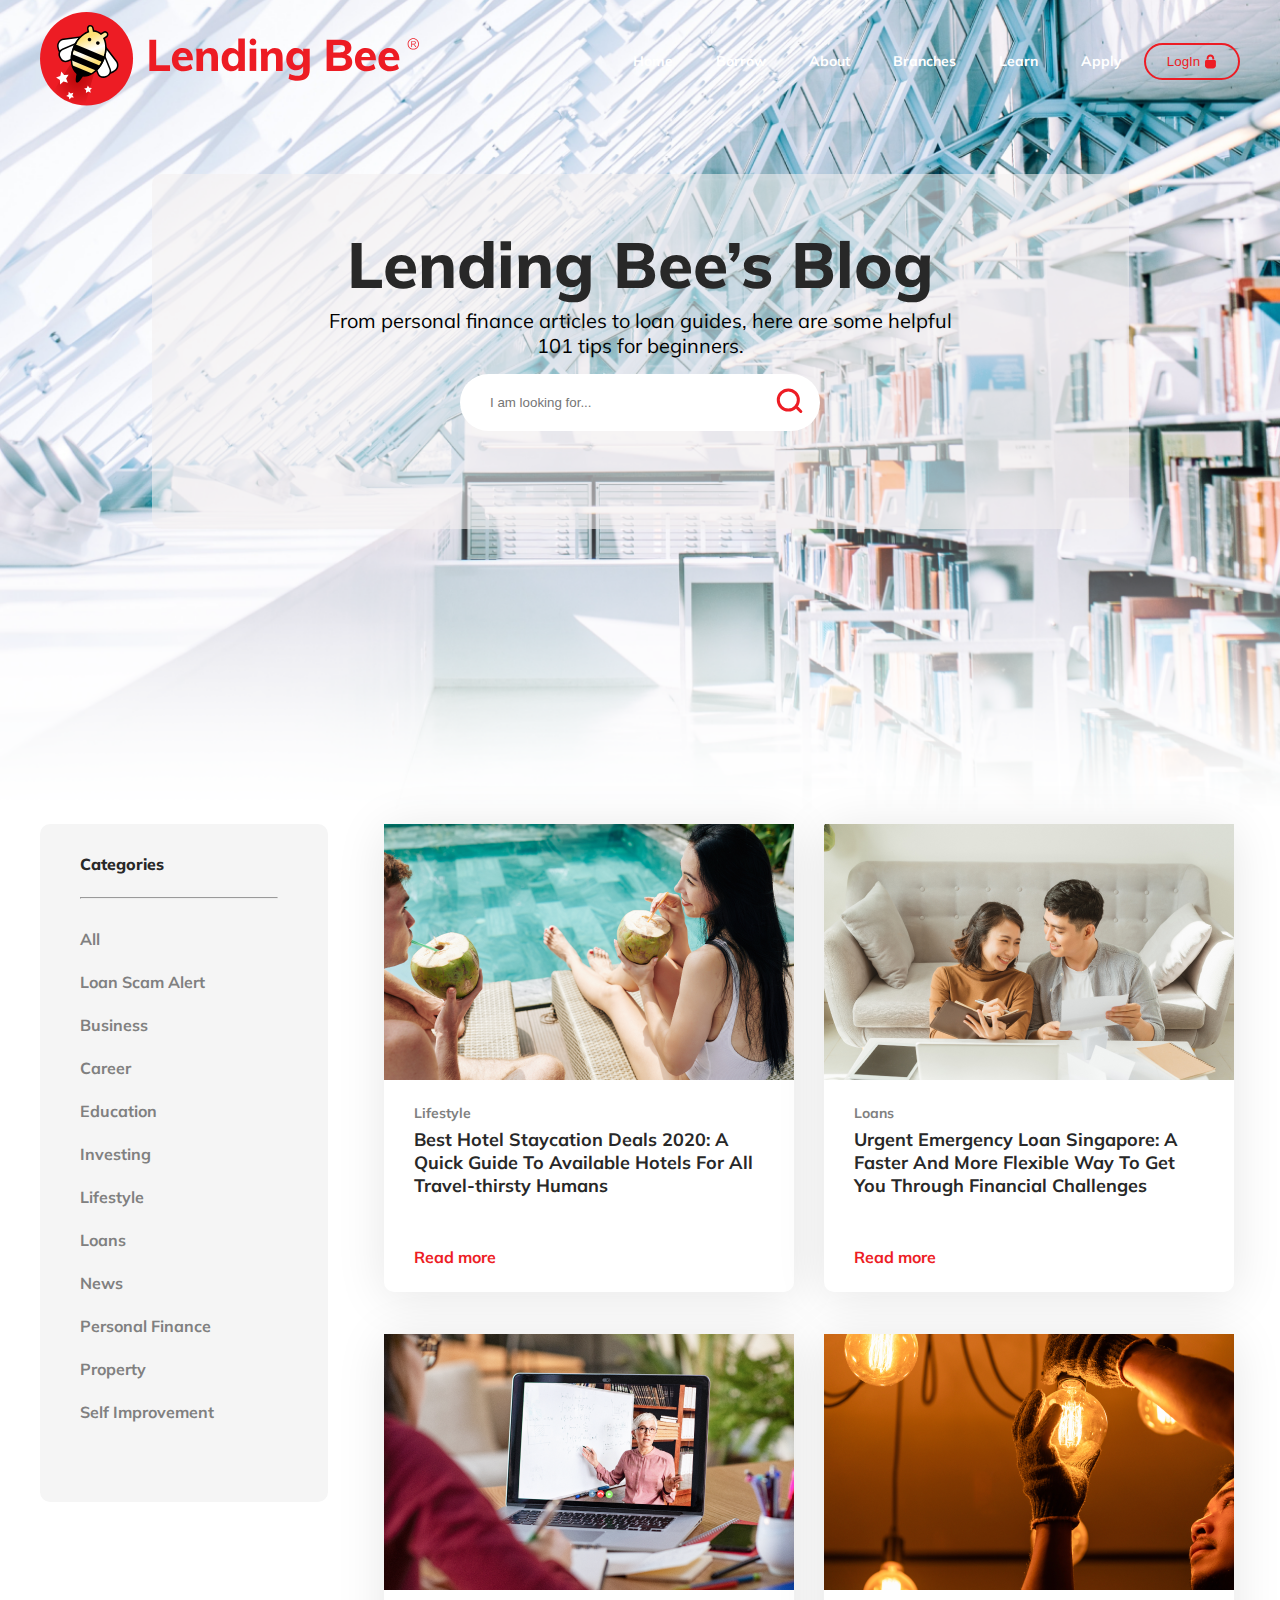
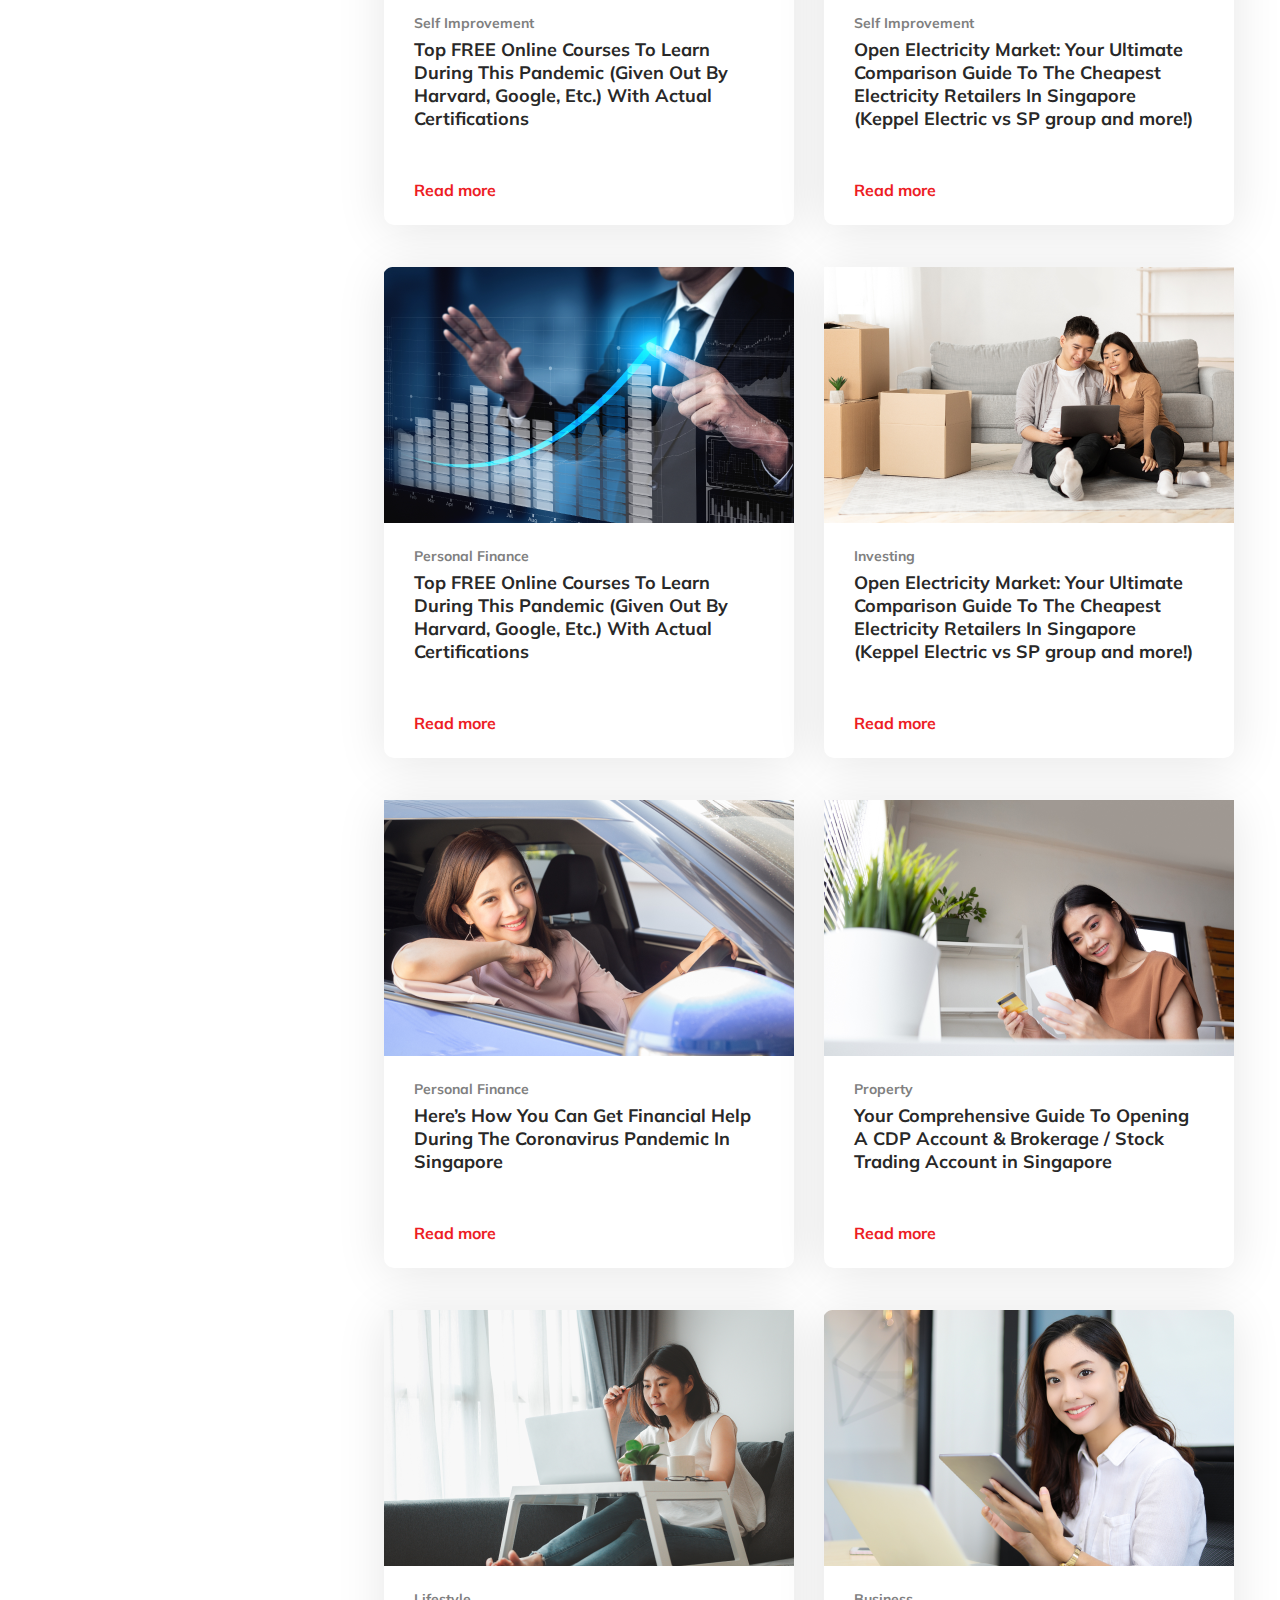
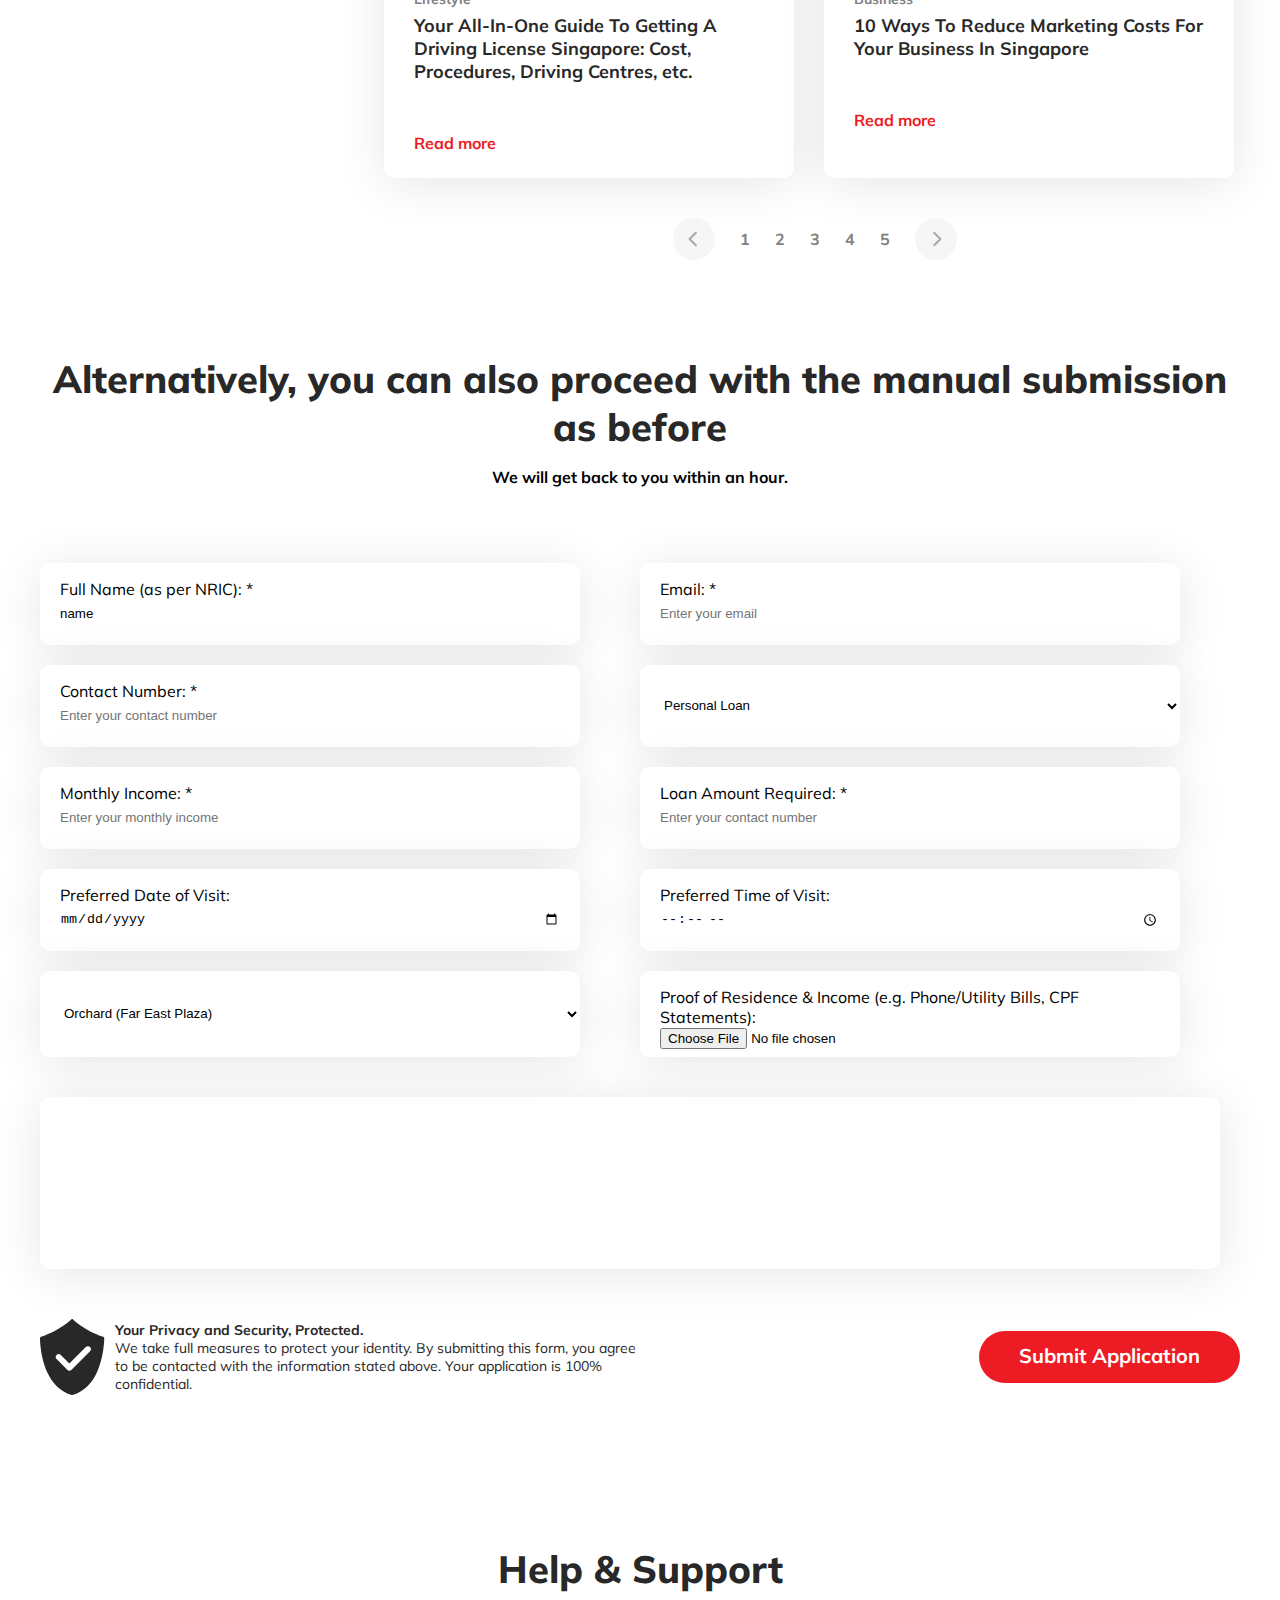
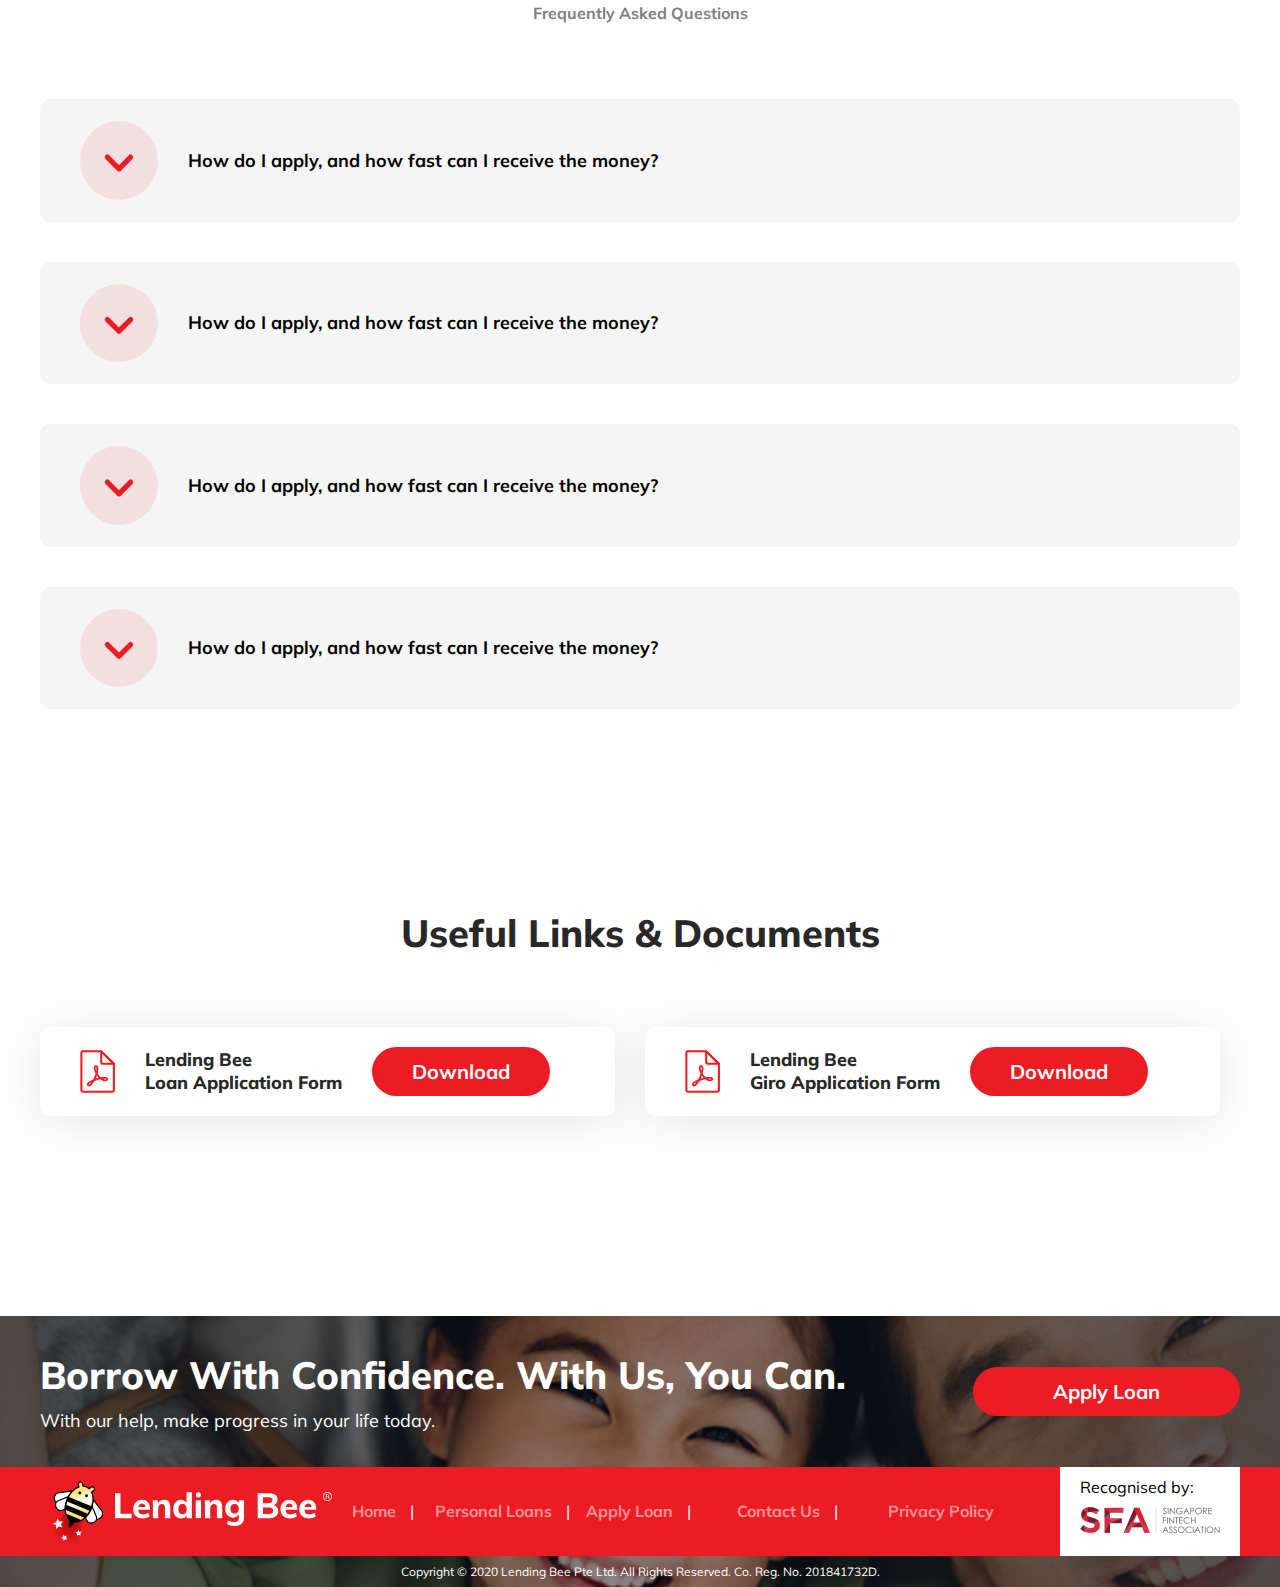
==== commit b17f15ea: "first commit" ====
--- a/blog.html
+++ b/blog.html
@@ -5,189 +5,206 @@
     <meta http-equiv="X-UA-Compatible" content="IE=edge">
     <meta name="viewport" content="width=device-width, initial-scale=1.0">
     <link rel="stylesheet" href="./css/main.css">
+
+    <!-- font -->
+    <link rel="preconnect" href="https://fonts.googleapis.com">
+    <link rel="preconnect" href="https://fonts.gstatic.com" crossorigin>
+    <link href="https://fonts.googleapis.com/css2?family=Mulish:wght@400;700;800&display=swap" rel="stylesheet">
+
     <title>blog</title>
 </head>
+
 <body>
-         <!-- wrappar -->
+    <!-- wrappar -->
     <div class="wrappar-1 ">
 
         <!--  header -->
-         <header>
-             <div class="container header-container">
-                 <a class="header-title" href="#">
-                     <img class="header-title" src="./img/svg-1.svg" alt="logo">
-                 </a>
-                 <div class="navbar">
-                     <div class="nav">
-                         <a href="#" class="nav-link">Home</a>
-                         <a href="#" class="nav-link">Borrow</a>
-                         <a href="#" class="nav-link">About</a>
-                         <a href="#" class="nav-link">Branches</a>
-                         <a href="#" class="nav-link">Learn</a>
-                         <a href="#" class="nav-link">Apply</a>
-                     </div>
-                     <button class="header-btn-1">
-                         <a  class="btn-link-1" href="#">LogIn</a>
-                         <img  class="header-btn-img" src="./img/svg-2.svg" alt="logo">
-                     </button>
-                 </div>
-             </div>
-         </header>
-         <!--  header -->
- 
-         <!-- hero -->
-         <section class="hero">
-             <div class="container hero-container">
-                 <div class="hero-list hero-list-1">
-                     <h2 class="hero-title">
+        <header>
+            <div class="container header-container">
+                <a class="header-title" href="#">
+                    <img class="header-title" src="./img/svg-1.svg" alt="logo">
+                </a>
+                <div class="navbar">
+                    <div class="nav">
+                        <a href="#" class="nav-link">Home</a>
+                        <a href="#" class="nav-link">Borrow</a>
+                        <a href="#" class="nav-link">About</a>
+                        <a href="#" class="nav-link">Branches</a>
+                        <a href="#" class="nav-link">Learn</a>
+                        <a href="#" class="nav-link">Apply</a>
+                    </div>
+                    <button class="header-btn-1">
+                        <a class="btn-link-1" href="#">LogIn</a>
+                        <img class="header-btn-img" src="./img/svg-2.svg" alt="logo">
+                    </button>
+                </div>
+            </div>
+        </header>
+        <!--  header -->
+
+        <!-- hero -->
+        <section class="hero">
+            <div class="container hero-container">
+                <div class="hero-list hero-list-1">
+                    <h2 class="hero-title">
                         Lending Bee’s Blog
-                     </h2>
-                     <p class="hero-paragrf">
+                    </h2>
+                    <p class="hero-paragrf">
                         From personal finance articles to loan guides, here are some helpful 101 tips for beginners.
-                     </p>
-                      <form class="search" action="#">
+                    </p>
+                    <form class="search" action="#">
                         <input type="search" placeholder="I am looking for...">
                         <img class="input-img" src="./img/svg-3.svg" alt="">
-                      </form>  
-                 </div>
-             </div>
-         </section>
-         <!-- hero -->
- 
-     </div>
-     <!-- wrappar -->
-
-     <!-- categories -->
-     <section class="categories">
+                    </form>
+                </div>
+            </div>
+        </section>
+        <!-- hero -->
+
+    </div>
+    <!-- wrappar -->
+
+    <!-- categories -->
+    <section class="categories">
         <div class="container categories-container">
             <div class="categories-list_2">
                 <h3 class="categories-title">
                     Categories
                 </h3>
                 <hr>
-               <div class="categories-list-item">
-                <a href="#" class="categories-link">All</a>
-                <a href="#" class="categories-link">Loan Scam Alert</a>
-                <a href="#" class="categories-link">Business</a>
-                <a href="#" class="categories-link">Career</a>
-                <a href="#" class="categories-link">Education</a>
-                <a href="#" class="categories-link">Investing</a>
-                <a href="#" class="categories-link">Lifestyle</a>
-                <a href="#" class="categories-link">Loans</a>
-                <a href="#" class="categories-link">News</a>
-                <a href="#" class="categories-link">Personal Finance</a>
-                <a href="#" class="categories-link">Property</a>
-                <a href="#" class="categories-link ">Self Improvement</a>
-               </div>
+                <div class="categories-list-item">
+                    <a href="#" class="categories-link">All</a>
+                    <a href="#" class="categories-link">Loan Scam Alert</a>
+                    <a href="#" class="categories-link">Business</a>
+                    <a href="#" class="categories-link">Career</a>
+                    <a href="#" class="categories-link">Education</a>
+                    <a href="#" class="categories-link">Investing</a>
+                    <a href="#" class="categories-link">Lifestyle</a>
+                    <a href="#" class="categories-link">Loans</a>
+                    <a href="#" class="categories-link">News</a>
+                    <a href="#" class="categories-link">Personal Finance</a>
+                    <a href="#" class="categories-link">Property</a>
+                    <a href="#" class="categories-link ">Self Improvement</a>
+                </div>
             </div>
             <div class="categories-cart">
                 <div class="categories-menu">
                     <div class="categories-list">
-                     <img src="./img/categories/Image.png" alt="logo" class="categories-img">
-                     <div class="categories-menu-item">
-                         <p class="categories-paragrf">Lifestyle</p>
-                         <h3 class="categories-title-1">
-                         Best Hotel Staycation Deals 2020: 
-                         A Quick Guide To Available Hotels For All Travel-thirsty Humans
-                     </h3>
-                     <a href="#" class="categories-link-1">Read more</a>
-                    </div>
-                     </div>
-                    <div class="categories-list">
-                     <img src="./img/categories/Image-1.png" alt="logo" class="categories-img">
-                     <div class="categories-menu-item">
-                         <p class="categories-paragrf">Loans</p>
-                         <h3 class="categories-title-1">
-                             Urgent Emergency Loan Singapore: A Faster And More Flexible Way To Get You Through Financial Challenges
-                         </h3>
-                     <a href="#" class="categories-link-1">Read more</a>
-                     </div>
-                    </div>
-                    <div class="categories-list">
-                     <img src="./img/categories/Image-2.png" alt="logo" class="categories-img">
-                     <div class="categories-menu-item">
-                     <p class="categories-paragrf">Self Improvement</p>
-                     <h3 class="categories-title-1">
-                         Top FREE Online Courses To Learn During This Pandemic (Given Out By Harvard, Google, Etc.) With Actual Certifications
-                     </h3>
-                     <a href="#" class="categories-link-1">Read more</a>
-                     </div>
-                    </div>
-                    <div class="categories-list">
-                     <img src="./img/categories/Image-3.png" alt="logo" class="categories-img">
-                     <div class="categories-menu-item">
-                     <p class="categories-paragrf">Self Improvement</p>
-                     <h3 class="categories-title-1">
-                         Open Electricity Market: Your Ultimate Comparison Guide To The Cheapest Electricity Retailers In Singapore (Keppel Electric vs SP group and more!)
-                     </h3>
-                     <a href="#" class="categories-link-1">Read more</a>
-                    </div>
-                    </div>
-                    <div class="categories-list">
-                     <img src="./img/categories/Image-4.png" alt="logo" class="categories-img">
-                     <div class="categories-menu-item">
-                     <p class="categories-paragrf">Personal Finance</p>
-                     <h3 class="categories-title-1">Top FREE Online Courses To Learn During This Pandemic (Given Out By Harvard, Google, Etc.) With Actual Certifications</h3>
-                     <a href="#" class="categories-link-1">Read more</a>
-                    </div>
-                     </div>
-                    <div class="categories-list">
-                     <img src="./img/categories/Image-5.png" alt="logo" class="categories-img">
-                     <div class="categories-menu-item">
-                     <p class="categories-paragrf">Investing</p>
-                     <h3 class="categories-title-1">Open Electricity Market: Your Ultimate Comparison Guide To The Cheapest Electricity Retailers In Singapore (Keppel Electric vs SP group and more!)</h3>
-                     <a href="#" class="categories-link-1">Read more</a>
-                    </div>
-                     </div>
-                    <div class="categories-list">
-                         <img src="./img/categories/Image-6.png" alt="logo" class="categories-img">
-                         <div class="categories-menu-item">
-                         <p class="categories-paragrf">Personal Finance</p>
-                         <h3 class="categories-title-1">Here’s How You Can Get Financial Help During The Coronavirus Pandemic In Singapore</h3>
-                         <a href="#" class="categories-link-1">Read more</a>
-                         </div>
-                    </div>
-                    <div class="categories-list">
-                         <img src="./img/categories/Image-7.png" alt="logo" class="categories-img">
-                         <div class="categories-menu-item">
-                         <p class="categories-paragrf">Property</p>
-                         <h3 class="categories-title-1">Your Comprehensive Guide To Opening A CDP Account & Brokerage / Stock Trading Account in Singapore</h3>
-                         <a href="#" class="categories-link-1">Read more</a>
-                     </div>
-                     </div>
-                    <div class="categories-list">
-                         <img src="./img/categories/Image-8.png" alt="logo" class="categories-img">
-                         <div class="categories-menu-item">
-                         <p class="categories-paragrf">Lifestyle</p>
-                         <h3 class="categories-title-1">Your All-In-One Guide To Getting A Driving License Singapore: Cost, Procedures, Driving Centres, etc.</h3>
-                         <a href="#" class="categories-link-1">Read more</a>
-                         </div>
-                    </div>
-                    <div class="categories-list">
-                         <img src="./img/categories/Image-9.png" alt="logo" class="categories-img">
-                         <div class="categories-menu-item">
-                         <p class="categories-paragrf">Business</p>
-                         <h3 class="categories-title-1">10 Ways To Reduce Marketing Costs For Your Business In Singapore</h3>
-                         <a href="#" class="categories-link-1">Read more</a>
-                     </div>
-                     </div>
-                 </div>
-                 <div class="categories-cart-item">
+                        <img src="./img/categories/Image.png" alt="logo" class="categories-img">
+                        <div class="categories-menu-item">
+                            <p class="categories-paragrf">Lifestyle</p>
+                            <h3 class="categories-title-1">
+                                Best Hotel Staycation Deals 2020:
+                                A Quick Guide To Available Hotels For All Travel-thirsty Humans
+                            </h3>
+                            <a href="#" class="categories-link-1">Read more</a>
+                        </div>
+                    </div>
+                    <div class="categories-list">
+                        <img src="./img/categories/Image-1.png" alt="logo" class="categories-img">
+                        <div class="categories-menu-item">
+                            <p class="categories-paragrf">Loans</p>
+                            <h3 class="categories-title-1">
+                                Urgent Emergency Loan Singapore: A Faster And More Flexible Way To Get You Through
+                                Financial Challenges
+                            </h3>
+                            <a href="#" class="categories-link-1">Read more</a>
+                        </div>
+                    </div>
+                    <div class="categories-list">
+                        <img src="./img/categories/Image-2.png" alt="logo" class="categories-img">
+                        <div class="categories-menu-item">
+                            <p class="categories-paragrf">Self Improvement</p>
+                            <h3 class="categories-title-1">
+                                Top FREE Online Courses To Learn During This Pandemic (Given Out By Harvard, Google,
+                                Etc.) With Actual Certifications
+                            </h3>
+                            <a href="#" class="categories-link-1">Read more</a>
+                        </div>
+                    </div>
+                    <div class="categories-list">
+                        <img src="./img/categories/Image-3.png" alt="logo" class="categories-img">
+                        <div class="categories-menu-item">
+                            <p class="categories-paragrf">Self Improvement</p>
+                            <h3 class="categories-title-1">
+                                Open Electricity Market: Your Ultimate Comparison Guide To The Cheapest Electricity
+                                Retailers In Singapore (Keppel Electric vs SP group and more!)
+                            </h3>
+                            <a href="#" class="categories-link-1">Read more</a>
+                        </div>
+                    </div>
+                    <div class="categories-list">
+                        <img src="./img/categories/Image-4.png" alt="logo" class="categories-img">
+                        <div class="categories-menu-item">
+                            <p class="categories-paragrf">Personal Finance</p>
+                            <h3 class="categories-title-1">Top FREE Online Courses To Learn During This Pandemic (Given
+                                Out By Harvard, Google, Etc.) With Actual Certifications</h3>
+                            <a href="#" class="categories-link-1">Read more</a>
+                        </div>
+                    </div>
+                    <div class="categories-list">
+                        <img src="./img/categories/Image-5.png" alt="logo" class="categories-img">
+                        <div class="categories-menu-item">
+                            <p class="categories-paragrf">Investing</p>
+                            <h3 class="categories-title-1">Open Electricity Market: Your Ultimate Comparison Guide To
+                                The Cheapest Electricity Retailers In Singapore (Keppel Electric vs SP group and more!)
+                            </h3>
+                            <a href="#" class="categories-link-1">Read more</a>
+                        </div>
+                    </div>
+                    <div class="categories-list">
+                        <img src="./img/categories/Image-6.png" alt="logo" class="categories-img">
+                        <div class="categories-menu-item">
+                            <p class="categories-paragrf">Personal Finance</p>
+                            <h3 class="categories-title-1">Here’s How You Can Get Financial Help During The Coronavirus
+                                Pandemic In Singapore</h3>
+                            <a href="#" class="categories-link-1">Read more</a>
+                        </div>
+                    </div>
+                    <div class="categories-list">
+                        <img src="./img/categories/Image-7.png" alt="logo" class="categories-img">
+                        <div class="categories-menu-item">
+                            <p class="categories-paragrf">Property</p>
+                            <h3 class="categories-title-1">Your Comprehensive Guide To Opening A CDP Account & Brokerage
+                                / Stock Trading Account in Singapore</h3>
+                            <a href="#" class="categories-link-1">Read more</a>
+                        </div>
+                    </div>
+                    <div class="categories-list">
+                        <img src="./img/categories/Image-8.png" alt="logo" class="categories-img">
+                        <div class="categories-menu-item">
+                            <p class="categories-paragrf">Lifestyle</p>
+                            <h3 class="categories-title-1">Your All-In-One Guide To Getting A Driving License Singapore:
+                                Cost, Procedures, Driving Centres, etc.</h3>
+                            <a href="#" class="categories-link-1">Read more</a>
+                        </div>
+                    </div>
+                    <div class="categories-list">
+                        <img src="./img/categories/Image-9.png" alt="logo" class="categories-img">
+                        <div class="categories-menu-item">
+                            <p class="categories-paragrf">Business</p>
+                            <h3 class="categories-title-1">10 Ways To Reduce Marketing Costs For Your Business In
+                                Singapore</h3>
+                            <a href="#" class="categories-link-1">Read more</a>
+                        </div>
+                    </div>
+                </div>
+                <div class="categories-cart-item">
                     <img class="categories-svg" src="./img/categories/Group 640.svg" alt="logo">
-                      <a class="categories-link" href="#">1</a> 
-                      <a class="categories-link" href="#">2</a>
-                      <a class="categories-link" href="#">3</a>
-                      <a class="categories-link" href="#">4</a>
-                      <a class="categories-link" href="#">5</a> 
+                    <a class="categories-link" href="#">1</a>
+                    <a class="categories-link" href="#">2</a>
+                    <a class="categories-link" href="#">3</a>
+                    <a class="categories-link" href="#">4</a>
+                    <a class="categories-link" href="#">5</a>
                     <img class="categories-svg" src="./img/categories/Group 641.svg" alt="logo">
-                 </div>
+                </div>
             </div>
         </div>
-     </section>
+    </section>
     <!-- categories -->
 
     <!-- before -->
-     <section class="before">
+    <section class="before">
         <div class="container before-container">
             <h2 class="before-title">
                 Alternatively, you can also proceed with the
@@ -252,17 +269,18 @@
                     <p class="before-list-p">
                         <b>Your Privacy and Security, Protected.</b>
                         <br>
-                        We take full measures to protect your identity. By submitting this form, you agree to be contacted with the information stated above. Your application is 100% confidential.
+                        We take full measures to protect your identity. By submitting this form, you agree to be
+                        contacted with the information stated above. Your application is 100% confidential.
                     </p>
                 </div>
                 <a href="#" class="before-sumit">Submit Application</a>
             </div>
         </div>
-     </section>
+    </section>
     <!-- before -->
 
     <!-- Support -->
-     <section class="Support">
+    <section class="Support">
         <div class="container Support-container">
             <h2 class="Support-title">
                 Help & Support
@@ -270,40 +288,40 @@
             <p class="support-paragrf">
                 Frequently Asked Questions
             </p>
-          
-                <div class="support-item">
-                    <img src="./img/Right.svg" alt="logo" class="support-svg">
-                    <p class="support-paragrf-1">
-                        How do I apply, and how fast can I receive the money?
-                    </p>
-                </div>
-                <br> <br>
-                <div class="support-item">
-                    <img src="./img/Right.svg" alt="logo" class="support-svg">
-                    <p class="support-paragrf-1">
-                        How do I apply, and how fast can I receive the money?
-                    </p>
-                </div>
-                <br> <br>
-                <div class="support-item">
-                    <img src="./img/Right.svg" alt="logo" class="support-svg">
-                    <p class="support-paragrf-1">
-                        How do I apply, and how fast can I receive the money?
-                    </p>
-                </div>
-                <br> <br>
-                <div class="support-item">
-                    <img src="./img/Right.svg" alt="logo" class="support-svg">
-                    <p class="support-paragrf-1">
-                        How do I apply, and how fast can I receive the money?
-                    </p>
-                </div>
+
+            <div class="support-item">
+                <img src="./img/Right.svg" alt="logo" class="support-svg">
+                <p class="support-paragrf-1">
+                    How do I apply, and how fast can I receive the money?
+                </p>
+            </div>
+            <br> <br>
+            <div class="support-item">
+                <img src="./img/Right.svg" alt="logo" class="support-svg">
+                <p class="support-paragrf-1">
+                    How do I apply, and how fast can I receive the money?
+                </p>
+            </div>
+            <br> <br>
+            <div class="support-item">
+                <img src="./img/Right.svg" alt="logo" class="support-svg">
+                <p class="support-paragrf-1">
+                    How do I apply, and how fast can I receive the money?
+                </p>
+            </div>
+            <br> <br>
+            <div class="support-item">
+                <img src="./img/Right.svg" alt="logo" class="support-svg">
+                <p class="support-paragrf-1">
+                    How do I apply, and how fast can I receive the money?
+                </p>
+            </div>
         </div>
-     </section>
+    </section>
     <!-- Support -->
 
     <!-- useful -->
-     <section class="useful">
+    <section class="useful">
         <div class=" container useful-container">
             <h2 class="useful-title">
                 Useful Links & Documents
@@ -327,11 +345,11 @@
                 </div>
             </div>
         </div>
-     </section>
+    </section>
     <!-- useful -->
 
-      <!-- footer-wrappar -->
-      <div class="footer-wrappar">
+    <!-- footer-wrappar -->
+    <div class="footer-wrappar">
 
         <!-- borrow -->
         <section class="borrow">
@@ -354,7 +372,8 @@
         <!-- footer -->
         <footer>
             <div class="container footer-container">
-                <a href="#" class=" footer-title"><img class="  footer-title" src="./img/footer/Group 108.svg" alt="logo"></a>
+                <a href="#" class=" footer-title"><img class="  footer-title" src="./img/footer/Group 108.svg"
+                        alt="logo"></a>
                 <div class="footer-menu">
                     <ul class="footer-list">
                         <li class="footer-item">
@@ -387,11 +406,13 @@
         <!-- commet -->
         <section class="commet">
             <div class="container container-commet">
-                <p class="commet-paragrf">Copyright © 2020 Lending Bee Pte Ltd. All Rights Reserved. Co. Reg. No. 201841732D.</p>
+                <p class="commet-paragrf">Copyright © 2020 Lending Bee Pte Ltd. All Rights Reserved. Co. Reg. No.
+                    201841732D.</p>
             </div>
         </section>
         <!-- commet -->
     </div>
     <!-- footer-wrappar -->
 </body>
+
 </html>--- a/css/main.css
+++ b/css/main.css
@@ -3,14 +3,13 @@
     padding: 0;
     box-sizing: border-box;
 }
+
 body{
     font-family: 'Mulish', sans-serif;
     font-size: 16px;
     font-weight: 400;
     line-height: 20px;
     background-color: #FFFFFF;
-
-   
 }
 
 h2{
@@ -19,12 +18,12 @@
     line-height: 48px;
     color: #282828;
 }
+
 .btn{
     background-color:#ED1C24;
     border-radius: 50px;
     color: #FFFFFF;
 }
-
 
 .container{
     max-width: 1240px;
@@ -32,12 +31,12 @@
     padding-right: 20px;
     margin: 0 auto;
 }
+
 .wrappar{
     width: 100%;
     background-image: url(../img/Mask\ Group.png);
     background-repeat: no-repeat;
     background-position: center;
-    
 }
 
 .header-container {
@@ -47,17 +46,19 @@
     grid-template-columns: repeat(2 ,1fr);
     justify-content: space-between;
     align-items: center;
-    
-}
+}
+
 .header-title{
     width: 80%;
     
 }
+
 .navbar {
     display: grid;
     grid-template-columns: repeat(2 ,1fr);
     column-gap: 22px;
 }
+
 .nav {
     display: flex;
     align-items: center;
@@ -65,12 +66,14 @@
 
     
 }
+
 .nav-link {
     color: #FFFFFF;
     text-decoration: none;
     font-size: 14px;
     font-weight: 700;
 }
+
 .nav-link:hover {
     color: #ED1C24;
 }
@@ -85,6 +88,7 @@
     border-radius: 30px;
     background: transparent;
 }
+
 .btn-link {
     color: #FFFFFF;
     text-decoration: none;
@@ -92,11 +96,11 @@
     font-weight: 700;
 }
 
-
 .hero-container {
     padding-top: 50px;
     padding-bottom: 295px;
 }
+
 .hero-list {
     max-width: 977px;
     background-color: #f3f0f098;
@@ -105,6 +109,7 @@
     padding: 62px 95px 31px 95px;
     text-align: center;
 }
+
 .hero-title {
     font-size: 64px;
     font-weight: 800;
@@ -128,21 +133,23 @@
     border: none;
     margin-bottom: 45px;
 }
+
 .hero-paragrf-1 {
     font-size: 16px;
     font-weight: 400;
     line-height: 20px;
 }
 
-
 .benefits-container {
     padding-top: 6px;
     padding-bottom: 100px;
     text-align: center;
 }
+
 .benefits-title {
     margin-bottom: 10px;
 }
+
 .benefits-paragrf {
     font-size: 16px;
     font-weight: 700;
@@ -150,6 +157,7 @@
     color: #808080;
     margin-bottom: 75px;
 }
+
 .benefits-list {
    display: grid;
    grid-template-columns: repeat(4,1fr);
@@ -157,6 +165,7 @@
    gap: 30px;
    margin-bottom: 30px;
 }
+
 .benefits-item {
     max-width: 272px;
     padding: 40px 25px 32px 25px;
@@ -165,12 +174,15 @@
     box-shadow: 0px 5px 50px rgba(0, 0, 0, 0.1);
     border-radius: 10px;
 }
+
 .benefits-img {
     width: 30%;
 }
+
 .benefits-title-1 {
     margin-top: 16px;
 }
+
 .benefits-paragrf-1 {
     font-size: 16px;
     font-weight: 700;
@@ -184,16 +196,17 @@
     position: relative;
 }
 
-
 .plans-menu {
     display: grid;
     grid-template-columns: 1fr 1fr;
 }
+
 .plans-menu-img{
     display: flex;
     gap: 91px;
     margin:0 auto;
 }
+
 .plans-list{
     max-width: 579px;
 }
@@ -202,28 +215,32 @@
     max-width: 386px;
     margin-bottom: 10px;
 }
+
 .plans-paragrf {
     margin-bottom: 43px;
     color: #808080;
 }
+
 .plans-paragrf-1 {
     color: #282828;
 }
+
 .plans-img{
     position: absolute;
     right: 60px;
     bottom: 0px;
 }
 
-
 .feature-container {
     padding-top: 30px;
     padding-bottom: 100px;
     text-align: center;
 }
+
 .feature-title {
     margin-bottom: 16px;
 }
+
 .feature-paragrf {
     font-size: 16px;
     font-weight: 700;
@@ -231,41 +248,50 @@
     color: #808080;
     margin-bottom: 76px;
 }
+
 .feature-menu {
     display: grid;
     grid-template-columns: 1fr 1fr 1fr;
 }
+
 .feature-list {
     display: grid;
     grid-template-columns: 1fr;
     grid-template-rows: 1fr 1fr;
     row-gap: 73px;
 }
+
 .feature-item {
     text-align: end;
 }
+
 .feature-img{
     display: block;
     margin: 0 auto;
 }
+
 .feature-item-img {
     margin-bottom: 20px;
 }
+
 .feature-item-title {
     font-size: 18px;
     font-weight: 800;
     line-height: 28px;
     margin-bottom: 13px;
 }
+
 .feature-item-paragrf {
     font-size: 16px;
     font-weight: 400;
     line-height: 20px;
     color: #282828;
 }
+
 .feature-item-1 {
     text-align: start;
 }
+
 .using {
     padding-top: 58px;
     padding-bottom: 68px;
@@ -277,9 +303,11 @@
     align-items: center;
 
 }
+
 .using-list {
     max-width: 430px;
 }
+
 .using-title {
     margin-bottom: 20px;
 }
@@ -287,6 +315,7 @@
 .using-img {
     width: 54%;
 }
+
 .ready {
     padding-top: 68px;
     padding-bottom: 90px;
@@ -297,19 +326,24 @@
     align-items: center;
     gap: 71px;
 }
+
 .ready-img {
     width: 70%;
 }
+
 .reaady-menu {
     max-width: 465px;
 }
+
 .ready-title {
     margin-bottom: 40px;
 }
+
 .ready-list {
     display: flex;
     gap: 20px;
 }
+
 .ready-item {
     background-color: #282828;
     padding: 8px 15px;
@@ -318,6 +352,7 @@
     display: flex;
     gap: 10px;
 }
+
 .ready-svg {
     width: 20%;
 }
@@ -326,6 +361,7 @@
     font-size: 12px;
     color: #FFFFFF;
 }
+
 .ready-item-title {
    font-size: 18px;
    line-height: 20px;
@@ -333,6 +369,7 @@
     
 
 }
+
 .branches{
     padding-top: 90px;
     padding-bottom: 40px;
@@ -340,49 +377,56 @@
 .branches-container{
     text-align: center;
 }
+
 .branches-title {
     margin-bottom: 20px;
 }
+
 .branches-paragrf {
     max-width: 880px;
     margin: 0 auto;
     margin-bottom: 71px;
 }
+
 .branches-list {
     max-width: 1180px;
     margin: 0 auto;
     position: relative;
     margin-bottom: 80px;
 }
+
 .branches-map {
-
-
     width: 100%;
 }
+
 .branches-svg {
     position: absolute;
     top: 45%;
     left: 40%;
     width: 15%;
 }
+
 .branches-svg-1 {
     position: absolute;
     top: 7%;
     left: 40%;
     width: 15%;
 }
+
 .branches-svg-2 {
     position: absolute;
     top: 33%;
     right: 25%;
     width: 15%;
 }
+
 .branches-svg-3 {
     position: absolute;
     top: 31%;
     left: 22%;
     width: 14%;
 }
+
 .branches-cart {
     display: grid;
     grid-template-columns: 1fr 1fr ;
@@ -391,6 +435,7 @@
     gap: 50px;
     margin-bottom: 200px;
 }
+
 .branches-cart-menu {
     background-color: #FFFFFF;
     box-shadow: 0px 5px 50px rgba(0, 0, 0, 0.1);
@@ -398,32 +443,39 @@
     max-width: 565px;
 
 }
+
 .branches-cart_1{
     display: grid;
     grid-template-columns: 1fr 1fr ;
     text-align: start;
     gap: 50px;
 }
+
 .branches-cart-list {
     padding-left: 40px;
     padding-right: 25px;
     padding-top: 30px;
     padding-bottom: 41px;
 }
+
 .branches-cart-list-img {
     width: 90%;
 }
+
 .branches-cart-title {
     margin-bottom: 23px;
 }
+
 .branches-cart-item {
     margin-bottom: 23px;
     display: flex;
     gap: 8px;
 }
+
 .branches-cart-svg {
     width: 4%;
 }
+
 .branches-number {
     font-size: 20px;
     font-weight: 700;
@@ -431,6 +483,7 @@
     color: #ED1C24;
     text-decoration: none;
 }
+
 .branches-time {
     font-size: 16px;
     font-weight: 400;
@@ -438,6 +491,7 @@
     color: #282828;
     text-decoration: none;
 }
+
 .branches-number-1 {
     display: inline-flex;
     white-space: nowrap;
@@ -449,11 +503,14 @@
     padding: 15px 63px;
     background-color: #ED1C24;
     border-radius: 50px;
-}
+    gap: 8px;
+}
+
 .branches-numer-svg-1{
     margin-left: 5px;
     width: 15%;
 }
+
 .other {
     padding-top: 100px;
     padding-bottom: 100px;
@@ -463,33 +520,39 @@
     text-align: center;
 
 }
+
 .other-title {
     margin-bottom: 78px;
 }
+
 .other-cart {
     display: grid;
     grid-template-columns: 1fr 1fr 1fr 1fr;
     column-gap: 30px;
 }
+
 .other-item {
     max-width: 273px;
     box-shadow: 0px 5px 50px rgba(0, 0, 0, 0.1);
     border-radius: 10px;
    
 }
+
 .other-item-2 {
     max-width: 273px;
- 
-}
+}
+
 .other-img {
     width: 100%;
     border-top: 10px;
     border-bottom: 10px;
 }
+
 .other-title-1 {
     padding-top: 17px;
     padding-bottom: 26px;
 }
+
 .other-title-2 {
     text-align: start;
     padding-top: 17px;
@@ -521,12 +584,14 @@
     color: #FFFFFF;
     margin-bottom: 10px;
 }
+
 .borrow-paragrf {
     font-size: 18px;
     font-weight: 400;
     line-height: 23px;
     color: #FFFFFF;
 }
+
 .borrow-link {
     display: block;
     font-size: 20px;
@@ -539,9 +604,9 @@
     border-radius: 50px;
 
 }
+
 footer{
     background-color: #ED1C24;
-
 }
 
 .footer-container {
@@ -549,28 +614,32 @@
     justify-content: space-between;
     align-items: center;
 }
+
 .footer-title {
     max-width: 100%;
 }
+
 .footer-menu {
     display: flex;
     justify-content: space-between;
     align-items: center;
     gap: 37px;
 }
+
 .footer-list {
     display: grid;
     grid-template-columns: 0.5fr 1fr 1fr 1fr 1fr;
     align-items: center;
     list-style: none;
     gap: 16px;
-    
-}
+}
+
 .footer-item::after {
     color: #FFFFFF;
     content: "|";
     padding-left: 10px;
 }
+
 .footer-item:last-child::after {
     content: "";
 }
@@ -602,11 +671,7 @@
     font-weight: 400;
     line-height: 15px;
     color: #FFFFFF;
-
-}
-
-
-
+}
 
 .wrappar-1{
     width: 100%;
@@ -615,6 +680,7 @@
     background-position: center;
     background-size: cover;
 }
+
 .header-btn-1{
     padding: 9px 21px;
     background-color: transparent;
@@ -623,10 +689,12 @@
     border-radius: 50px;
     gap: 5px;
 }
+
 .btn-link-1{
     text-decoration: none;
     color: #ED1C24;
 }
+
 .search {
     display: flex;
     align-items: center;
@@ -638,12 +706,14 @@
     border-radius: 50px;
     gap: 50px;
 }
+
 input{
     width: 100%;
     height: 30px;
     border: none;
     outline: none;
 }
+
 .input-img {
     width: 15%;
 }
@@ -660,6 +730,7 @@
 
     
 }
+
 .categories-list_2 {
     max-height: 678px;
     width: 24%;
@@ -667,12 +738,12 @@
     background: #F5F5F5;
     border-radius: 10px;
 }
+
 .categories-list-item {
     display: grid;
     grid-template-columns: 1fr;
     gap: 23px;
 }
-
 
 .categories-title {
     font-size: 16px;
@@ -681,10 +752,12 @@
     color: #282828;
     margin-bottom: 23px;
 }
+
 hr{
     max-width: 198px;
     margin-bottom: 30px;
 }
+
 .categories-link {
     font-size: 16px;
     font-weight: 700;
@@ -693,6 +766,7 @@
     text-decoration: none;
     color: #808080;
 }
+
 .categories-link:hover {
     color: #ED1C24;
     transition: 0.3s;
@@ -700,6 +774,7 @@
 .categories-cart{
     margin: 0 auto;
 }
+
 .categories-menu {
     display: grid;
     grid-template-columns: 1fr 1fr;
@@ -708,6 +783,7 @@
     margin-bottom: 40px;
 
 }
+
 .categories-list {
     max-width: 410px;
     width: 100%;
@@ -715,14 +791,17 @@
     box-shadow: 0px 5px 50px rgba(0, 0, 0, 0.1);
     border-radius: 10px;
 }
+
 .categories-menu-item{
     padding: 20px 30px 25px 30px;
 }
+
 .categories-img {
     border-top: 10px;
     border-bottom: 10px;
     width: 100%;
 }
+
 .categories-paragrf {
     font-size: 14px;
     font-weight: 700;
@@ -730,6 +809,7 @@
     color: #808080;
     margin-bottom: 6px;
 }
+
 .categories-title-1 {
     font-size: 18px;
     font-weight: 700;
@@ -737,6 +817,7 @@
     color: #282828;
     margin-bottom: 50px;
 }
+
 .categories-link-1 {
     font-size: 16px;
     font-weight: 700;
@@ -744,6 +825,7 @@
     color: #ED1C24;
     text-decoration: none;
 }
+
 .categories-cart-item{
     display: flex;
     align-items: center;
@@ -756,7 +838,6 @@
     padding-bottom: 100px;
     padding-bottom: 75px;
 }
-
 
 .before-title {
     font-size: 38px;
@@ -765,6 +846,7 @@
     text-align: center;
     margin-bottom: 16px;
 }
+
 .before-paragrf {
     font-size: 16px;
     font-weight: 700;
@@ -772,12 +854,14 @@
     text-align: center;
     margin-bottom: 76px;
 }
+
 .before-menu {
     display: grid;
     grid-template-columns: 1fr 1fr;
     row-gap: 20px;
     margin-bottom: 40px;
 }
+
 .form-1 {
     background: #FFFFFF;
     box-shadow: 0px 5px 50px rgba(0, 0, 0, 0.1);
@@ -788,6 +872,7 @@
     outline: none;
     padding: 16px 20px;
 }
+
 .option-p {
     font-family: Mulish;
     font-size: 16px;
@@ -804,17 +889,20 @@
     border-radius: 10px;
     margin-bottom: 50px;
 }
+
 .before-list {
     display: flex;
     justify-content: space-between;
     align-items: center;
 }
+
 .before-list-item {
     display: flex;
     align-items: center;
     gap: 10px;
     max-width: 609px;
 }
+
 .before-list-p {
     font-size: 14px;
     font-weight: 400;
@@ -822,6 +910,7 @@
     letter-spacing: 0px;
     color: #282828;
 }
+
 .before-sumit {
     display: inline-flex;
     white-space: nowrap;
@@ -835,18 +924,17 @@
     padding: 12px 40px;
     border-radius: 50px;
 }
+
 .Support {
     padding-top: 75px;
     padding-bottom: 100px;
 }
 
-.Support-container {
-    
-}
 .Support-title {
     text-align: center;
     margin-bottom: 10px;
 }
+
 .support-paragrf {
     font-size: 16px;
     font-weight: 700;
@@ -855,6 +943,7 @@
     margin-bottom: 76px;
     color: #808080;
 }
+
 .support-menu {
     padding-left: 12%;
     padding-right: 12%;
@@ -862,6 +951,7 @@
     flex-wrap: wrap;
     gap: 20px;
 }
+
 .support-item {
     display: flex;
     align-items: center;
@@ -871,9 +961,11 @@
     border-radius: 10px;
     padding: 22px 40px;
 }
+
 .support-svg {
     width: 7%;
 }
+
 .support-paragrf-1 {
     font-size: 18px;
     font-weight: 700;
@@ -894,6 +986,7 @@
     max-width: 1180px;
    
 }
+
 .useful-item {
     max-width: 575px;
     background: #FFFFFF;
@@ -909,15 +1002,18 @@
     text-align: center  ;
     margin-bottom: 70px;
 }
+
 .useful-svg {
     width: 7%;
 }
+
 .useful-paragrf {
     font-size: 18px;
     font-weight: 800;
     line-height: 23px;
     color: #282828;
 }
+
 .useful-link {
     text-decoration: none;
     background-color: #ED1C24;
@@ -929,159 +1025,204 @@
     padding: 12px 40px;
     border-radius: 50px;
 }
+
+/* ------------------   RESPONSIVE  -------------*/
+
 @media  ( max-width:1200px){
+
     .useful-list{
         grid-template-columns: 1fr;
-       
-    }
+    }
+
     .useful-item{
         margin: 0 auto;
     }
+
     .hero-title{
         font-size: 48px;
     }
+
     .ready-container{
         gap: 40px;
     }
+
     .ready-img {
         width: 60%;
     }
+
     .brrow-container{
         flex-wrap: wrap;
         gap: 20px;
     }
+
     .footer-container{
         flex-wrap: wrap;
-        
-    }
+    }
+
     .footer-menu{
         margin: 0 auto;
     }
+
     .categories-container{
         gap: 5px;
     }
-}
+
+}
+
 @media  ( max-width:1024px){
+
     .benefits-list{
         grid-template-columns: repeat(2,1fr);
         grid-template-rows: repeat(4,1fr);
         column-gap: 30px;
-        
-    }
+    }
+
     .item-1{
         margin-left: auto;
         width: 272px;
     }
+
     .plans-menu {
         grid-template-columns: 1fr;
         row-gap: 40px;
     }
+
     .plans-menu-img{
         width: 90%;
     }
+
     .feature-menu {
         display: grid;
         grid-template-columns: 1fr ;
-        grid-template-rows: 1fr 1fr 1fr;
         row-gap: 30px;
     }
+
+    .feature-img{
+        max-height:450px ;
+    }
+
     .feature-list{
         row-gap: 20px;
     }
+
     .feature-item{
         text-align: center;
     }
+
     .feature-item-1{
         text-align: center;
     }
+
     .feature-item-paragrf{
         max-width: 600px;
         margin: 0 auto;
     }
+
     .using-container{
         flex-wrap: wrap;
         gap: 30px;
-       
-    }
+    }
+
     .using-img{
         width: 80%;
         margin: 0 auto;
     }
+
     .using-list{
         max-width: 600px;
         text-align: center;
         margin: 0 auto;
     }
+
     .ready-container{
         flex-wrap: wrap;
     }
+
     .reaady-menu{
         max-width: 500px;
         margin:0 auto;
     }
+
     .ready-img{
         margin: 0 auto;
         width: 80%;
     }
+
   
     .ready-list{
         margin: 0 auto;
     }
+
     .branches-container{
         padding-left: 20px;
         padding-right: 20px;
     }
    
     .branches-cart_1{
-        grid-template-columns: 1fr;
-        grid-template-rows: repeat(4 ,1fr);
-    }
+        grid-template-columns: 1fr ;
+    }
+
+    .branches-number-1{
+        margin-left: 17%;
+        margin-right: 17%;
+    }
+
     .branches-cart{
         grid-template-columns: 1fr;
         grid-template-rows: repeat(4 ,1fr);
-       
-    }
+    }
+
     .branches-cart-menu{
         margin: 0 auto;
     }
+
     .branches-cart-list-img{
         width: 100%;
     }
+
     .other-cart{
         grid-template-columns:1fr 1fr;
         row-gap: 20px;
     }
+
     .other-item-1{
         margin:0 auto;
     }
+
     .other-item{
         margin:0 auto;
     }
+
     .other-item-2{
         margin:0 auto;
     }
+
     .categories-list_2{
         width:30% ;
-
-    }
+    }
+
     .categories-menu{
         grid-template-columns: 1fr;
         gap: 50px;
-
-    }
+    }
+
     .categories-cart-item{
         margin-left: 20%;
         margin-right: 20%;
     }
+
 }
 
 @media  ( max-width:992px){
+
     .header-container{
         grid-template-columns: 5fr 0fr;
     }
+
     .header-title{
         width: 60%;
     }
+
     .before-list{
         flex-wrap: wrap;
         gap:30px ;
@@ -1090,26 +1231,30 @@
     .navbar{
         display: flex;
     }
+
     .nav{
         display: none;
     }
+
     .hero-container {
         padding-top: 50px;
         padding-bottom: 100px;
     }
+
     h2{
         font-size: 34px;
         line-height: 48px;
     }
+
     .benefits-title{
         margin: 0 auto 16px auto;
-        
-    }
-  
+    }
 
     .plans-menu-img{
+        width: 70%;
         margin: 0 auto;
     }
+
     .plans-list{
         margin: 0 auto;
     }
@@ -1117,34 +1262,46 @@
    .footer-menu{
     flex-wrap: wrap;
    }
+
    .categories-container{
     gap: 0px;
    }
+
    .before-menu {
-    grid-template-columns: 1fr;
-    
-    }
-}
+        grid-template-columns: 1fr;
+    }
+
+    .footer-item::after{
+        content: none;
+    }
+}
+
 @media  ( max-width:768px){
+
     .hero-list{
         padding: 40px 60px 20px 60px;
     }
+
     .hero-paragrf{
         font-size: 14px;
         line-height: 22px;
     }
+
     .hero-paragrf-1{
         font-size: 14px;
         line-height: 22px;
         margin-bottom: 10px;
     }
+
     .hero-container {
         padding-top: 30px;
         padding-bottom: 70px;
     }
+
     .hero-btn{
         margin-bottom: 20px;
     }
+
     .feature-menu{
         grid-template-columns: 1fr;
         grid-template-rows: 1fr 1fr 0.5fr;
@@ -1154,156 +1311,283 @@
     .feature-list{
         max-height: 410px;
     }
+
     .feature-item{
         text-align: center;
         max-width: 400px;
         margin: 0 auto;
     }
+
     .feature-item-1{
         text-align: center;
         max-width: 400px;
         margin: 0 auto;
     }
-    .other-cart{
-        grid-template-columns: 1fr;
-    }
+
     .footer-list{
         grid-template-columns: 0.8fr 1fr 1fr ;
         gap: 10px;
         margin: auto;
     }
   
-    .footer-item:last-child::after {
-        content: "|";
-    }
     .footer-item-2{
         padding: 10px 60px;
         margin: 0 auto;
     }
+
     .categories-list_2{
         display: none;
-
-    }
-    
-    
-}
+    }
+    
+}
+
 @media  ( max-width:650px){
-        .benefits-list{
-            grid-template-columns: 1fr;
-            grid-template-rows: repeat(8,1fr); 
-            row-gap: 30px;   
-        }
-        .item-1{
+
+    .hero-container{
+        padding: 20px 40px;
+    }
+
+    .hero-list{
+        padding: 20px 30px;
+    }
+     
+    .hero-btn{
+        padding: 10px 90px;
+        font-size: 12px;
+    }
+
+    .benefits-container{
+        padding-bottom: 30px;
+    }
+
+    .plans{
+        padding-top: 30px;
+        padding-bottom: 20px;
+    }
+
+    .feature-container{
+        padding-bottom: 30px;
+    }
+
+    .feature-paragrf{
+        margin-bottom: 20px;
+    }
+
+    .using{
+        padding-top: 20px;
+        padding-bottom: 20px;
+    }
+
+    .ready{
+        padding-top: 30px;
+        padding-bottom: 30px;
+    }
+
+    .ready-container{
+        gap: 20px;
+    }
+
+    .ready-title{
+        margin-bottom: 20px;
+    }
+
+    .branches{
+        padding-top: 30px;
+    }
+
+    .branches-cart_1{
+        gap: 20px;
+    }
+
+    .other{
+        padding-top: 30px;
+        padding-bottom: 30px;
+    }
+    
+    .branches-cart{
+        gap: 20px;
+        margin-bottom: 40px;
+    }
+
+    .branches-number-1{
+        margin-left: 10%;
+    }
+
+    .borrow-link{
+        margin-left: 23%;
+        margin-right: 23%;
+    }
+
+    .benefits-list{
+        gap: 10px;
+    }
+
+    .benefits-item{
+        max-width:250px ;
+        padding: 40px 10px 25px;
+    }
+
+    .item-1{
             margin: 0 auto;
             width: 272px;
-        }
-        .item-2{
+    }
+
+    .item-2{
             margin: 0 auto;
             width: 272px;
-        }
-       .branches-cart-menu{
+    }
+
+    .branches-cart-menu{
             max-width: 500px;
-       }
-       
+    }
+
+    .branches-paragrf{
+        margin-bottom: 30px;
+    }
       
-      
 }
 @media  ( max-width:576px){
+
     .useful-item{
         flex-wrap: wrap;
         
     }
+
     .useful-link{
         padding: 12px 80px;
     }
+
     .support-paragrf-1 {
         font-size: 14px;
     }
+
     .navbar{
         display: none;
     }
+
     .hero-title{
         font-size: 26px;
         line-height: 32px;
     }
+
     h2{
         font-size: 26px;
         line-height: 32px;
     }
+
     .before-title{
         font-size: 28px;
         line-height: 32px;
     }
+
     .before-paragrf{
         margin-bottom: 30px;
     }
+
     .hero-paragrf{
         font-size: 12px;
         line-height: 16px;
     }
+
     .hero-paragrf-1{
         font-size: 12px;
         line-height: 16px;
        
     }
+
     .hero-btn{
         padding: 12px 80px;
         font-size: 16px;
         margin-bottom: 10px;
     }
+
     .benefits-title{
         max-width: 400px;
         font-size: 26px;
         line-height: 32px;
         margin-bottom: 10px;
     }
-   
-   
+
+    .borrow-link{
+        font-size: 16px;
+        margin-left: 20%;
+        margin-right: 20%;
+    }
+
     .plans-container{
         margin-bottom: 100px;
     }
+
     .benefits-paragrf{
         max-width: 350px;
         font-size: 12px;
         line-height: 16px;
         margin: 0 auto 20px auto;
     }
+
     .benefits-title-1{
         font-size: 15px;
     }
+
     .benefits-paragrf-1{
         font-size: 12px;
     }
+
     .plans-menu-img{
         height: 90%;
    }
+   .benefits-item{
+        max-width:200px ;
+        padding: 40px 10px 25px;
+    }
+
+   .branches-list{
+        margin-bottom: 20px;
+   }
+
    .branches-cart-menu{
         max-width: 430px;
     }
+
     .borrow-title {
         font-size: 32px;
         line-height: 38px;
     }
 }
+
 @media  ( max-width:476px){
+
+    .header-container{
+        padding-top: 5px;
+        padding-bottom: 2px;
+    }
+
+    .hero-container{
+        padding-top: 10px;
+    }
    
     .hero-list{
         padding: 15px 30px ;
     }
+
     .support-item{
         padding: 6px 10px;
     }
+
     h2{
         font-size: 22px;
         line-height: 32px;
     }
+
     .before-title{
         font-size: 24px;
         line-height: 28px;
     }
+
     .before-list-p{
         font-size: 12px;
     }
+
     .before-sumit{
         font-size: 16px;
         padding: 10px 60px;
@@ -1313,6 +1597,7 @@
         padding: 8px 55px;
         font-size: 12px;
     }
+    
     .search{
         gap: 0px;
     }
@@ -1320,79 +1605,113 @@
     .benefits-container{
         grid-template-rows:0.3fr 1fr ;
     }
+
+    .benefits-item{
+        max-width:165px;
+        height: 160px;
+        padding: 25px 10px ;
+    }
+    
     .benefits-img{
-        width: 90%;
+        width: 30%;
     }
    
     .plans-menu-img{
         height: 80%;
    }
+   
    .ready-item-paragrf{
         font-size: 7px;
    }
+   
    .ready-item-title{
         font-size: 10px;
         line-height: 10px;
    }
+
+   .borrow-link{
+        font-size: 14px;
+        margin-left: 16%;
+        margin-right: 8%;
+    }
+   
    .branches-cart-menu{
         max-width: 340px;
     }
+    
     .branches-cart{
         row-gap: 20px;
         margin-bottom: 30px;
     }
+    
     .branches-cart_1{
         row-gap: 20px;
     }
+    
     .branches-number-1{
         padding: 6px 63px;
         font-size: 12px;
     }
+    
     .branches-cart-svg {
         width: 6%;
     }
+    
     .branches-time{
         font-size: 12px;
     }
+    
     h3{
         font-size: 16px;
     }
+    
     .borrow-title {
         font-size: 28px;
         line-height: 32px;
     }
-    .borrow-link{
-        font-size: 16px;
-    }
+    
     .footer-list{
         grid-template-columns: 1fr  ;
         gap: 10px;
     }
+    
     .footer-item-2{
         margin: 0 auto;
     }
+    
     .categories-menu-item{
         padding: 20px 10px ;
     }
+    
     .categories-title-1{
         font-size: 16px;
     }
+    
     .categories-paragrf{
         font-size: 12px;
     }
+    
     .categories-link-1{
         font-size: 12px;
     }
+    
     .categories-cart-item{
         margin-left: 10%;
         margin-right: 20%;
     }
-}
+
+    .other-cart{
+        gap: 20px;
+    }
+    
+}
+
 @media  ( max-width:375px){
+
     .useful-item{
         text-align: center;
-         
      }
+
      .useful-svg{
         margin: 0 auto;
         width: 12%;
@@ -1401,6 +1720,7 @@
     .hero-list{
         padding: 10px 20px ;
     }
+
     h2{
         font-size: 20px;
         line-height: 32px;
@@ -1410,6 +1730,7 @@
         padding: 6px 65px;
         font-size: 10px;
     }
+
     .branches-number-1{
         padding: 6px 43px;
         font-size: 12px;
@@ -1422,4 +1743,10 @@
         margin-right: 20%;
     }
 
+    .benefits-item{
+        max-width:140px ;
+        height: 150px;
+        padding: 30px 10px 15px;
+    }
+
 }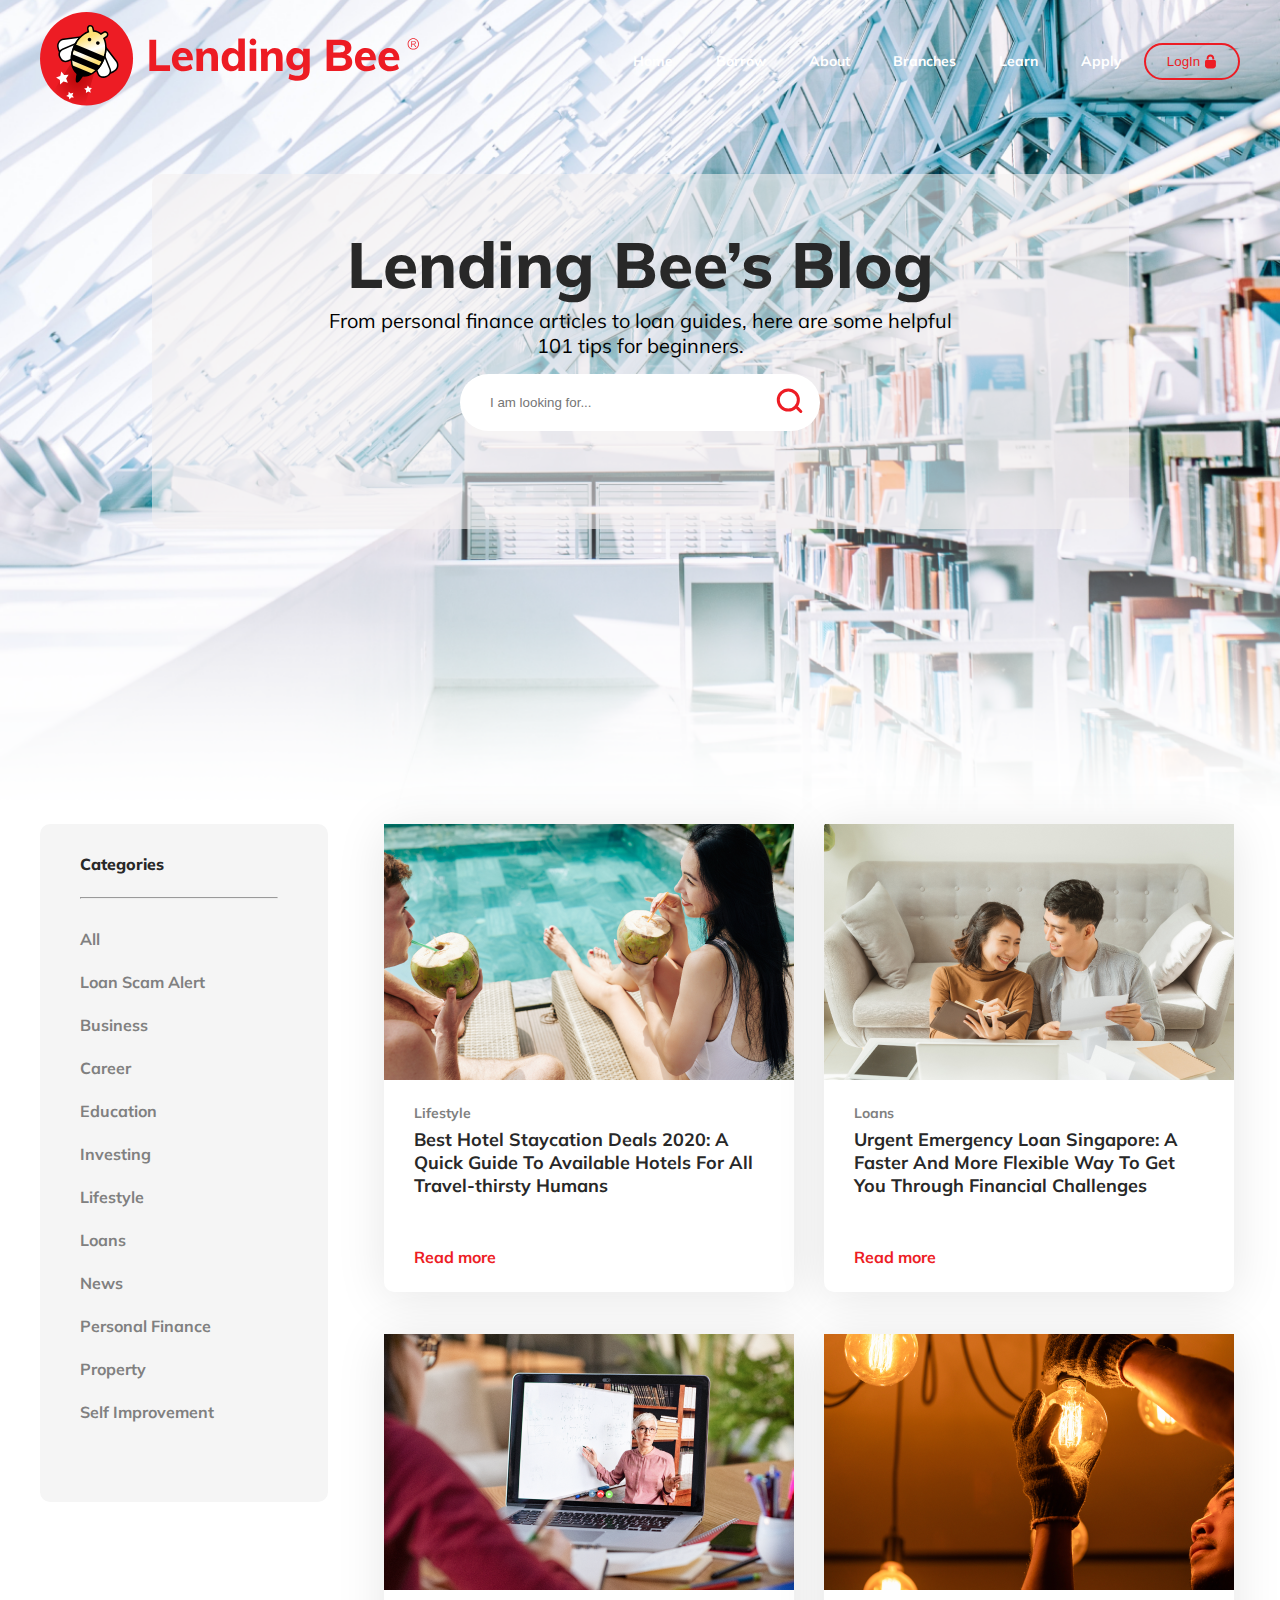
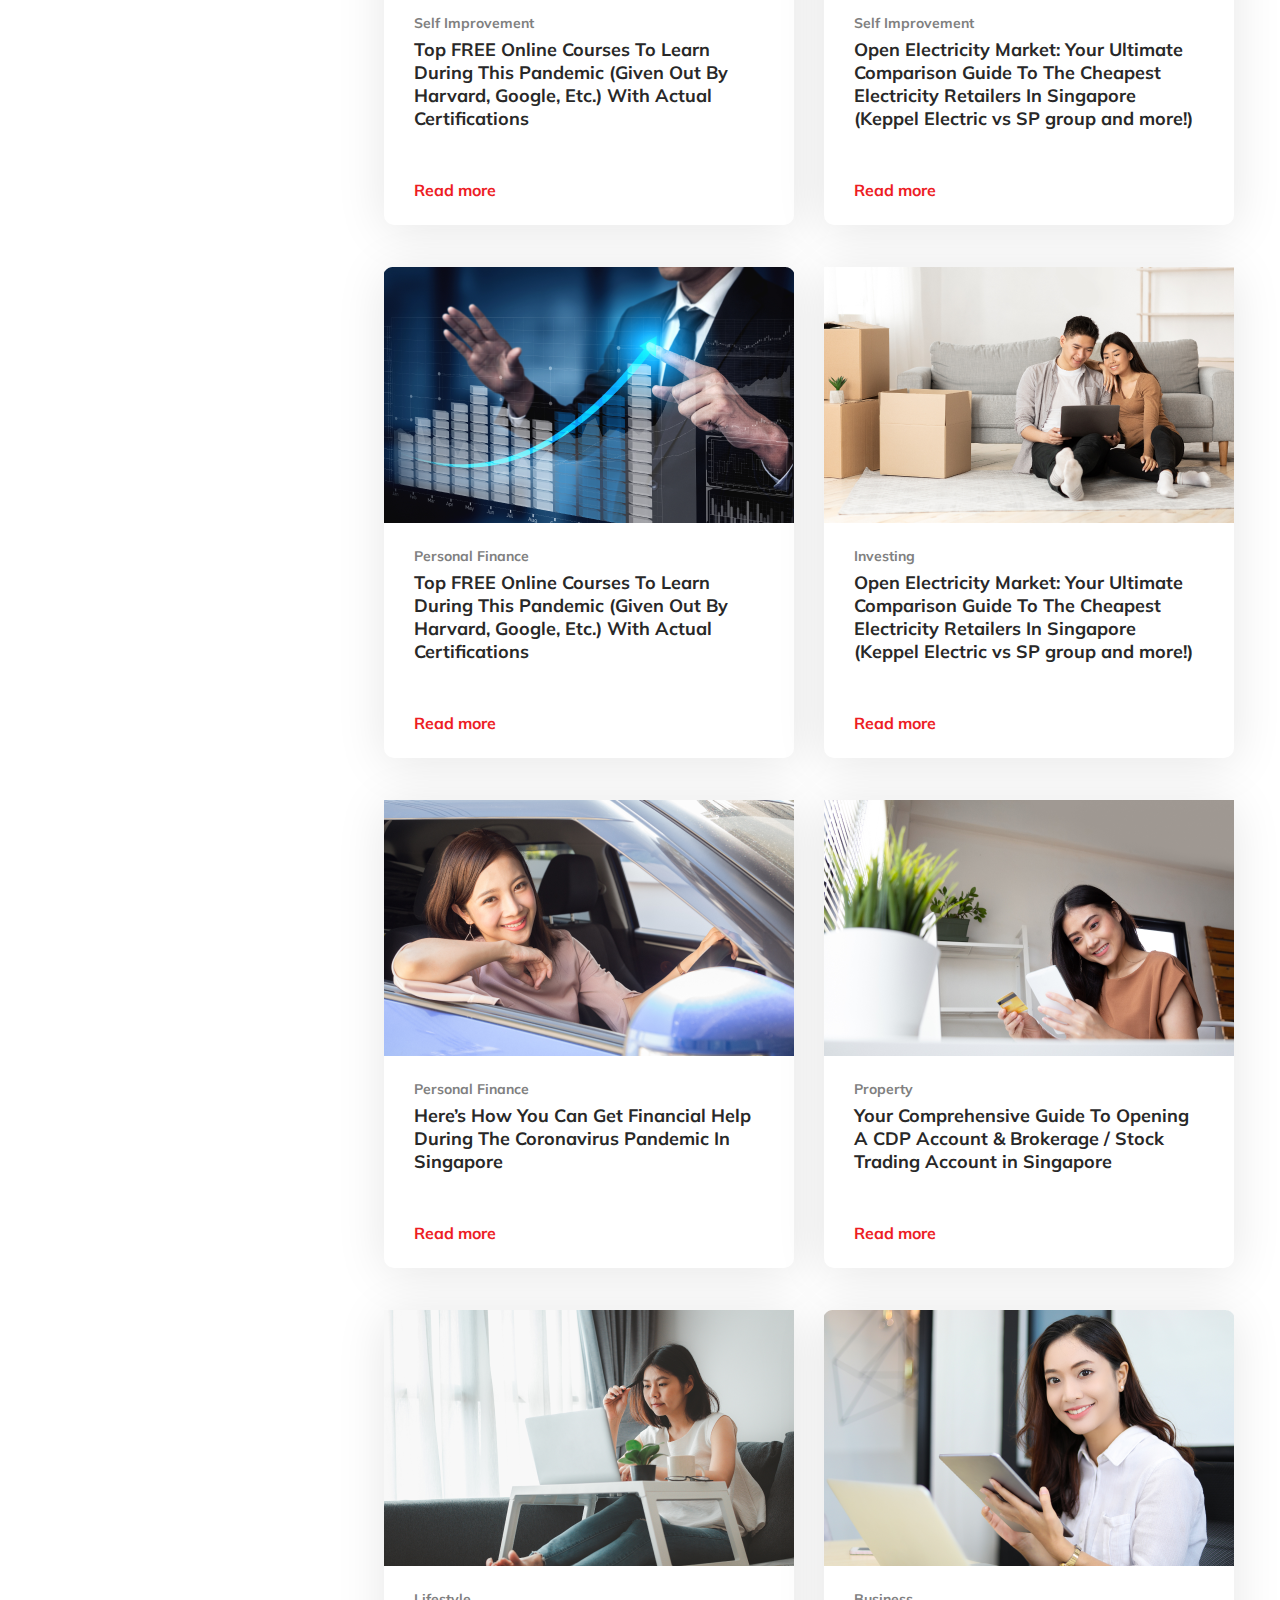
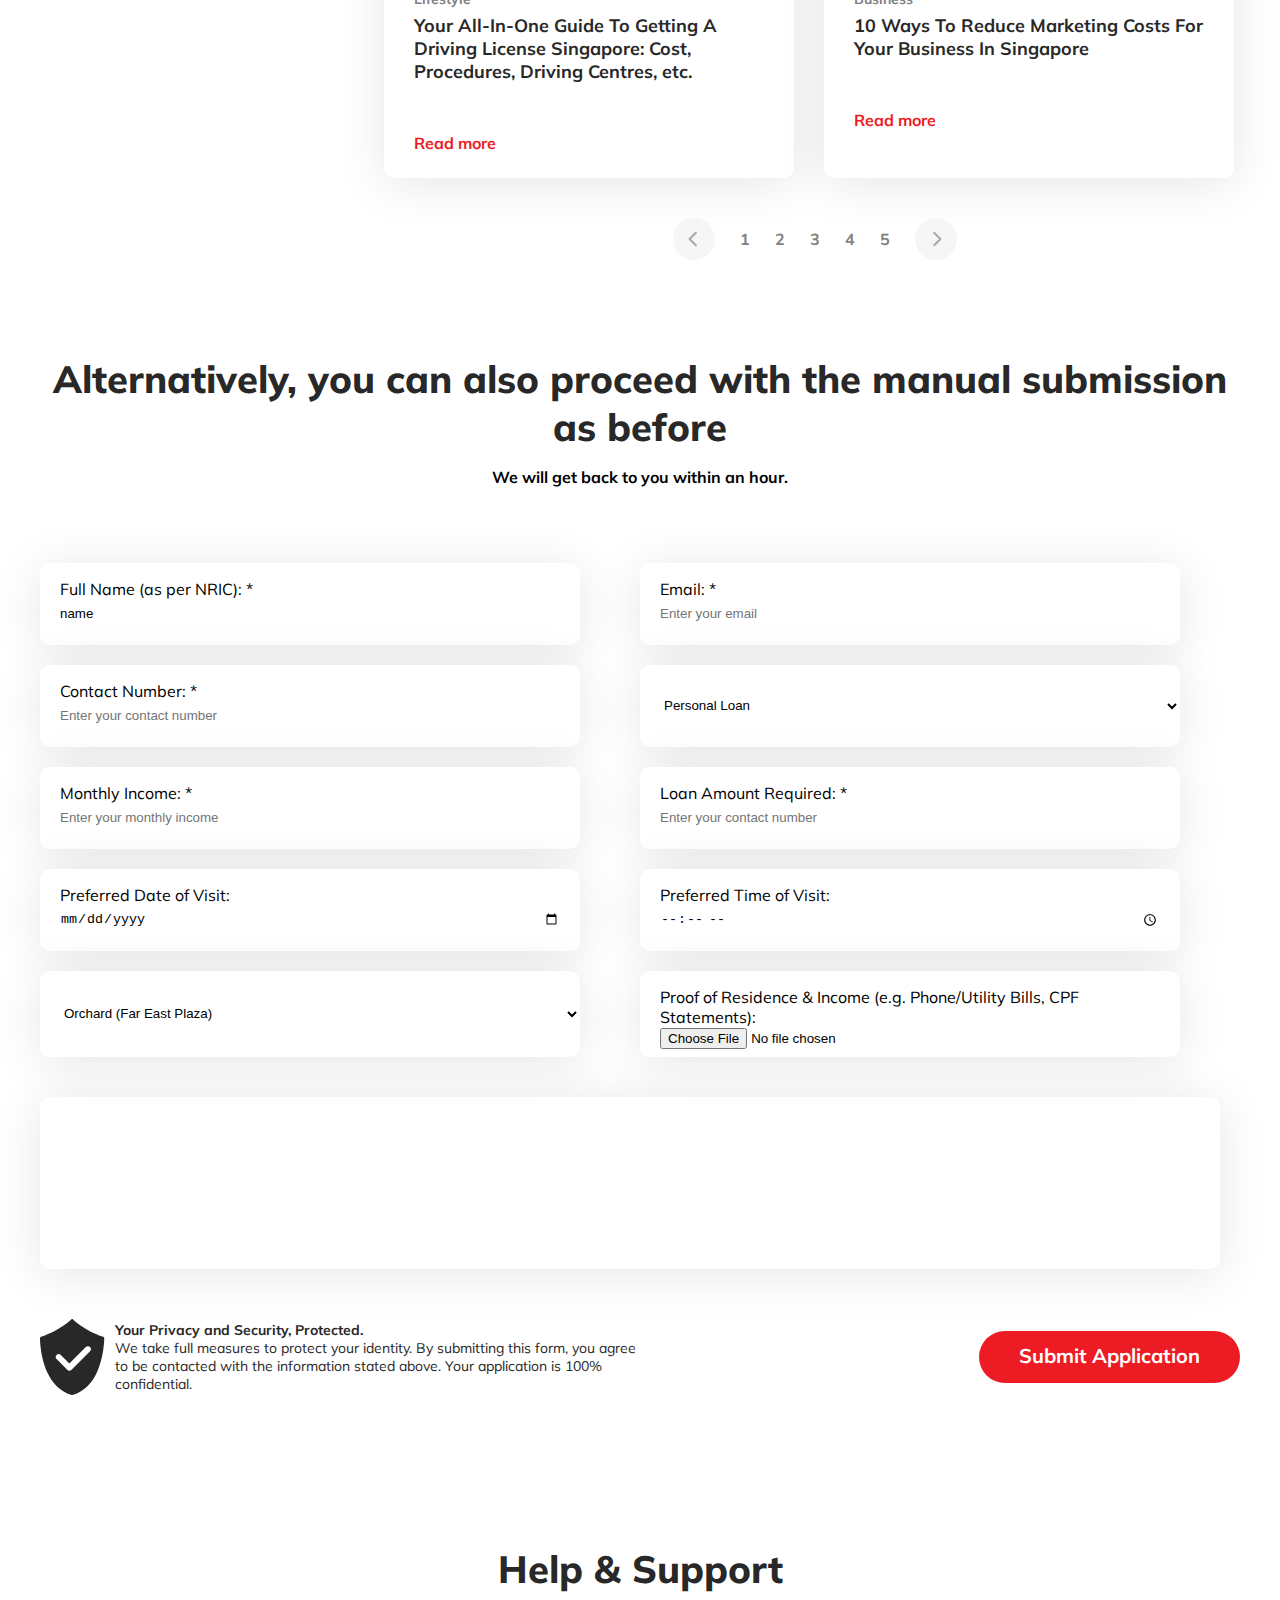
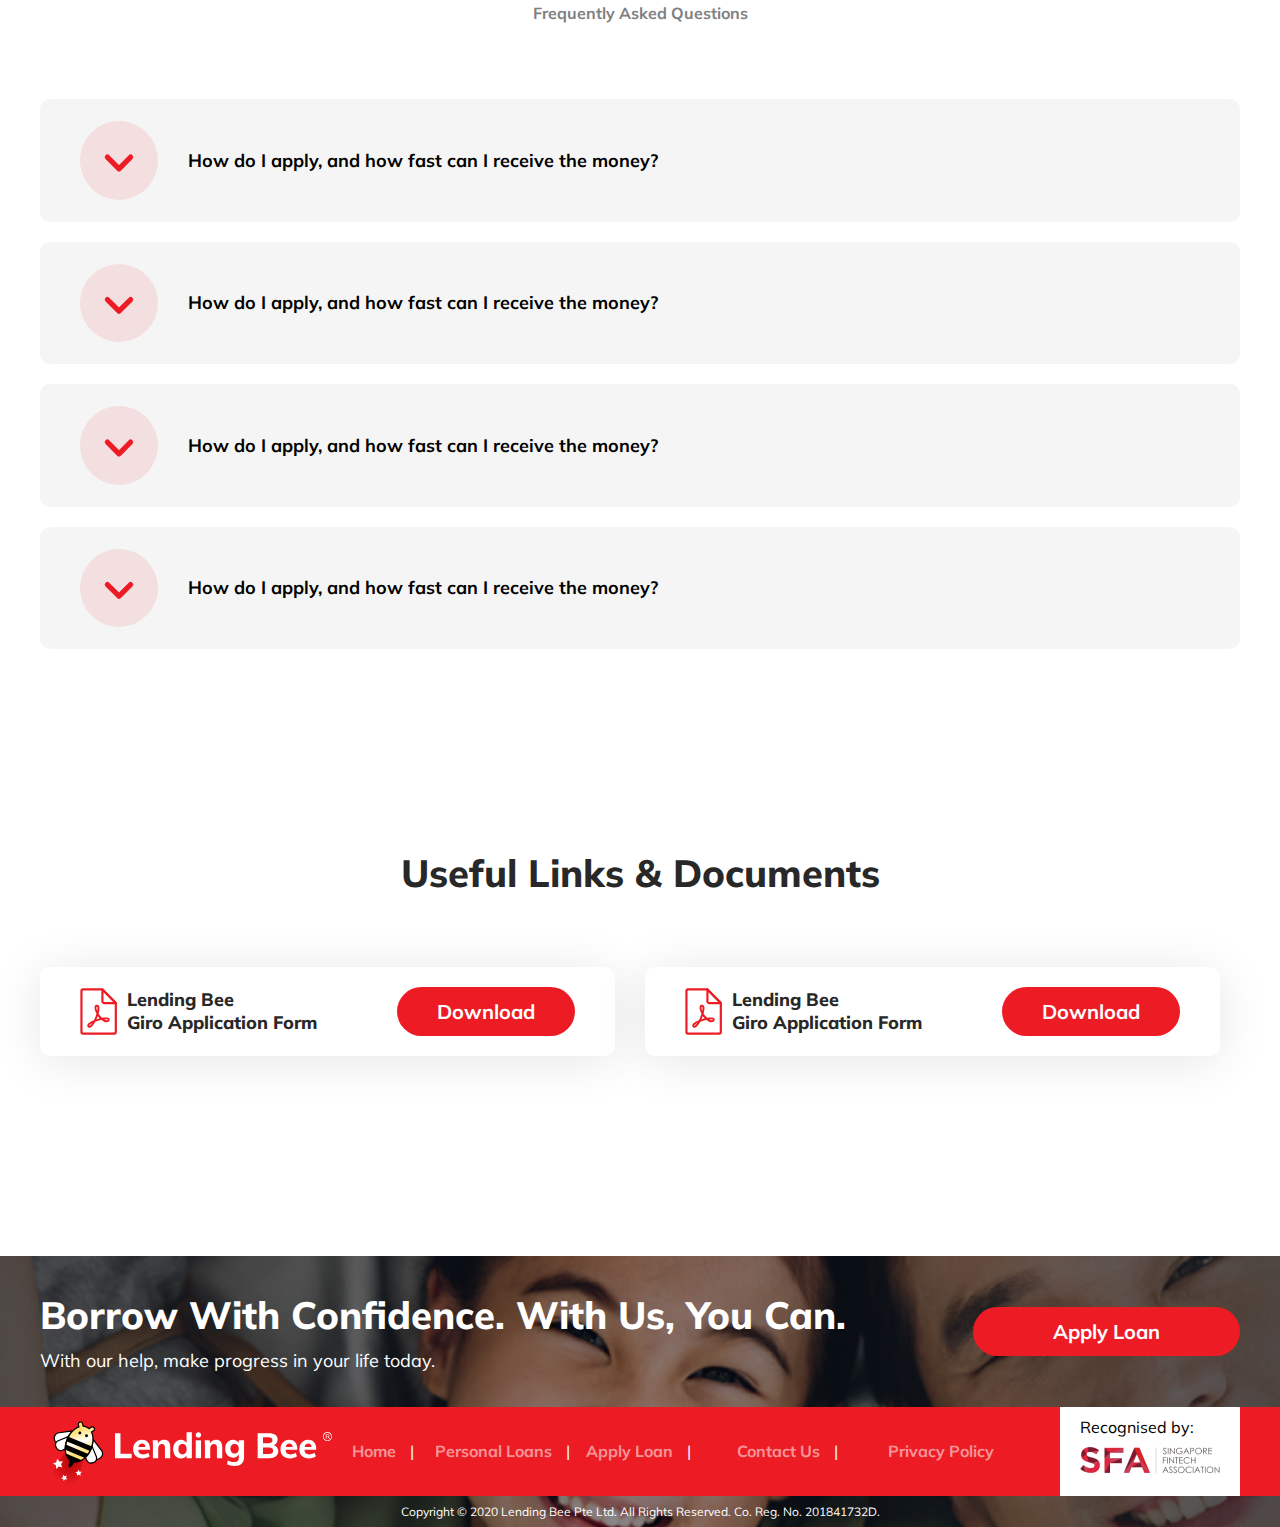
==== commit e6e46203: "sass" ====
--- a/blog.html
+++ b/blog.html
@@ -289,33 +289,35 @@
                 Frequently Asked Questions
             </p>
 
+          <div class="support-menu">
             <div class="support-item">
                 <img src="./img/Right.svg" alt="logo" class="support-svg">
                 <p class="support-paragrf-1">
                     How do I apply, and how fast can I receive the money?
                 </p>
             </div>
-            <br> <br>
+            
             <div class="support-item">
                 <img src="./img/Right.svg" alt="logo" class="support-svg">
                 <p class="support-paragrf-1">
                     How do I apply, and how fast can I receive the money?
                 </p>
             </div>
-            <br> <br>
+            
             <div class="support-item">
                 <img src="./img/Right.svg" alt="logo" class="support-svg">
                 <p class="support-paragrf-1">
                     How do I apply, and how fast can I receive the money?
                 </p>
             </div>
-            <br> <br>
+           
             <div class="support-item">
                 <img src="./img/Right.svg" alt="logo" class="support-svg">
                 <p class="support-paragrf-1">
                     How do I apply, and how fast can I receive the money?
                 </p>
             </div>
+          </div>
         </div>
     </section>
     <!-- Support -->
@@ -327,21 +329,21 @@
                 Useful Links & Documents
             </h2>
             <div class="useful-list">
-                <div class="useful-item useful-item-1">
-                    <img class="useful-svg" src="./img/footer/Group.svg" alt="logo">
-                    <p class="useful-paragrf">
-                        Lending Bee <br>
-                        Loan Application Form
-                    </p>
-                    <a href="#" class="useful-link">Download</a>
-                </div>
-                <div class="useful-item">
-                    <img class="useful-svg" src="./img/footer/Group.svg" alt="logo">
-                    <p class="useful-paragrf">
+                <div class="useful-item ">
+                    <img class="useful-svg blog-1" src="./img/footer/Group.svg" alt="logo">
+                    <p class="useful-paragrf blog-2">
                         Lending Bee <br>
                         Giro Application Form
                     </p>
-                    <a href="#" class="useful-link">Download</a>
+                    <a href="#" class="useful-link blog-3">Download</a>
+                </div>
+                <div class="useful-item">
+                    <img class="useful-svg blog-1" src="./img/footer/Group.svg" alt="logo">
+                    <p class="useful-paragrf blog-2">
+                        Lending Bee <br>
+                        Giro Application Form
+                    </p>
+                    <a href="#" class="useful-link blog-3">Download</a>
                 </div>
             </div>
         </div>
--- a/css/main.css
+++ b/css/main.css
@@ -771,6 +771,7 @@
     color: #ED1C24;
     transition: 0.3s;
 }
+
 .categories-cart{
     margin: 0 auto;
 }
@@ -945,8 +946,6 @@
 }
 
 .support-menu {
-    padding-left: 12%;
-    padding-right: 12%;
     display: flex;
     flex-wrap: wrap;
     gap: 20px;
@@ -988,14 +987,28 @@
 }
 
 .useful-item {
-    max-width: 575px;
+    width: 100%;
     background: #FFFFFF;
     box-shadow: 0px 5px 50px rgba(0, 0, 0, 0.1);
     border-radius: 10px;
     padding: 20px 40px;
-    display:flex;
+    display: grid;
+    grid-template-columns: 0.3fr 1fr 1fr;
+    grid-template-areas: " blog-1 blog-2 blog-2 blog-3 blog-3";
     align-items: center;
-    gap: 30px;
+    gap: 10px;
+}
+
+.blog-1{
+    grid-area: blog-1;
+}
+
+.blog-2{
+    grid-area: blog-2;
+}
+
+.blog-3{
+    grid-area: blog-3;
 }
 
 .useful-title{
@@ -1004,7 +1017,8 @@
 }
 
 .useful-svg {
-    width: 7%;
+    margin: 0 auto;
+    width: 100%;
 }
 
 .useful-paragrf {
@@ -1030,14 +1044,6 @@
 
 @media  ( max-width:1200px){
 
-    .useful-list{
-        grid-template-columns: 1fr;
-    }
-
-    .useful-item{
-        margin: 0 auto;
-    }
-
     .hero-title{
         font-size: 48px;
     }
@@ -1202,8 +1208,10 @@
     }
 
     .categories-menu{
-        grid-template-columns: 1fr;
-        gap: 50px;
+        gap: 20px;
+    }
+    .categories-list_2{
+        display: none;
     }
 
     .categories-cart-item{
@@ -1211,9 +1219,20 @@
         margin-right: 20%;
     }
 
+    .useful-item{
+        grid-template-areas: "blog-1 blog-1 blog-2 blog-2 blog-3 blog-3";
+    }
+
+    .useful-svg{
+        width: 30%;
+    }
+
 }
 
 @media  ( max-width:992px){
+    .useful-svg{
+        width: 20%;
+    }
 
     .header-container{
         grid-template-columns: 5fr 0fr;
@@ -1271,6 +1290,31 @@
         grid-template-columns: 1fr;
     }
 
+    .form-1{
+        width: 100%;
+    }
+    
+    .useful-list{
+        grid-template-columns: 1fr;
+    }
+    
+
+    .useful-link{
+        text-align: center;
+    }
+
+    .useful-svg{
+        width: 20%;
+    }
+
+    .before-list-item{
+        margin: 0 auto;
+    }
+
+    .before-sumit{
+        margin: 0 auto;
+    }
+
     .footer-item::after{
         content: none;
     }
@@ -1335,13 +1379,45 @@
         margin: 0 auto;
     }
 
-    .categories-list_2{
-        display: none;
+    .categories-title-1{
+        font-size: 16px ;
+        line-height: 20px;
+        margin-bottom: 20px;
+    }
+
+    .useful-item{
+        grid-template-areas: " blog-1 blog-2 blog-2 blog-3 blog-3";
+    }
+
+    .useful-svg{
+        width: 100%;
     }
     
 }
 
 @media  ( max-width:650px){
+
+    .Support{
+        padding-top: 30px;
+        padding-bottom: 30px;
+    }
+
+    .support-paragrf{
+        margin-bottom: 30px;
+    }
+
+    .useful{
+        padding-top: 30px;
+        padding-bottom: 30px;
+    }
+
+    .useful-title{
+        margin-bottom: 30px;
+    }
+
+    .useful-item{
+        grid-template-areas: "blog-1 blog-2 blog-2 blog-2 blog-3 blog-3";
+    }
 
     .hero-container{
         padding: 20px 40px;
@@ -1444,18 +1520,50 @@
     .branches-paragrf{
         margin-bottom: 30px;
     }
+
+    .categories-menu-item{
+        padding: 20px 16px ;
+    }
+    
+    .categories-link-1{
+        font-size: 12px;
+    }
+
+    .categories-paragrf{
+        font-size: 14px;
+    }
+    
+    .useful-svg{
+        width: 50%;
+    }
+
+    .useful-item{
+        grid-template-columns: 1fr 1fr;
+    }
+
+    
       
 }
 @media  ( max-width:576px){
 
-    .useful-item{
-        flex-wrap: wrap;
-        
+    .support-menu {
+        gap: 10px;
+    }
+
+    .before-div{
+        margin-bottom: 30x;
     }
 
     .useful-link{
         padding: 12px 80px;
     }
+
+    .before-menu{
+        gap: 10px;
+        margin-bottom: 20px;
+    }
+    
+ 
 
     .support-paragrf-1 {
         font-size: 14px;
@@ -1536,6 +1644,7 @@
     .plans-menu-img{
         height: 90%;
    }
+
    .benefits-item{
         max-width:200px ;
         padding: 40px 10px 25px;
@@ -1553,9 +1662,64 @@
         font-size: 32px;
         line-height: 38px;
     }
+
+    .useful{
+        padding-bottom: 30px;
+        padding-top: 30px;
+    }
+
+    .useful-item{
+        grid-template-areas: " blog-1 blog-1 blog-2 blog-2 "
+         ". blog-3 blog-3 .";
+         row-gap: 20px;
+        text-align: center;
+    }
+    
+    .useful-title{
+        margin-bottom: 30px;
+    }
+
+    .useful-link{
+        font-size: 14px;
+        margin: 0 auto;
+        padding: 8px 40px;
+    }
+    .useful-svg{
+        width: 50px;
+        
+    }
+    .categories-container{
+        padding-bottom:30px ;
+    }
+
+    .categories-menu{
+        gap: 10px;
+        margin-bottom: 30px;
+    }
+
+    .categories-title-1{
+        font-size: 12px;
+        margin-bottom: 10px;
+    }
+
+    .categories-paragrf{
+        font-size: 8px;
+    }
+
+    .categories-link-1{
+        font-size: 8px;
+    }
 }
 
 @media  ( max-width:476px){
+
+    .useful-svg{
+        width: 10%;
+        
+    }
+    .useful-link{
+        padding: 5px 70px;
+    }
 
     .header-container{
         padding-top: 5px;
@@ -1680,19 +1844,20 @@
     }
     
     .categories-menu-item{
-        padding: 20px 10px ;
-    }
-    
+        padding: 10px 8px ;
+    }
+    
+    .categories-paragrf{
+        font-size: 8px;
+    }
+
     .categories-title-1{
-        font-size: 16px;
-    }
-    
-    .categories-paragrf{
-        font-size: 12px;
-    }
-    
+        font-size: 10px;
+        margin-bottom: 5px;
+    }
+
     .categories-link-1{
-        font-size: 12px;
+        font-size: 8px;
     }
     
     .categories-cart-item{
@@ -1702,6 +1867,30 @@
 
     .other-cart{
         gap: 20px;
+    }
+
+    .useful-item{
+        grid-template-areas: " blog-1 blog-1  "
+        "blog-2 blog-2 "
+        "blog-3 blog-3 ";
+    }
+    
+    .categories-menu{
+        margin-bottom: 20px;
+    }
+
+    .categories-cart-item{
+        margin: 0 auto;
+        max-width: 194px;
+        gap: 10px;
+    }
+
+    .branches-cart-svg{
+        width: 15px;
+    }
+
+    .categories-link{
+        font-size: 14px;
     }
     
 }
